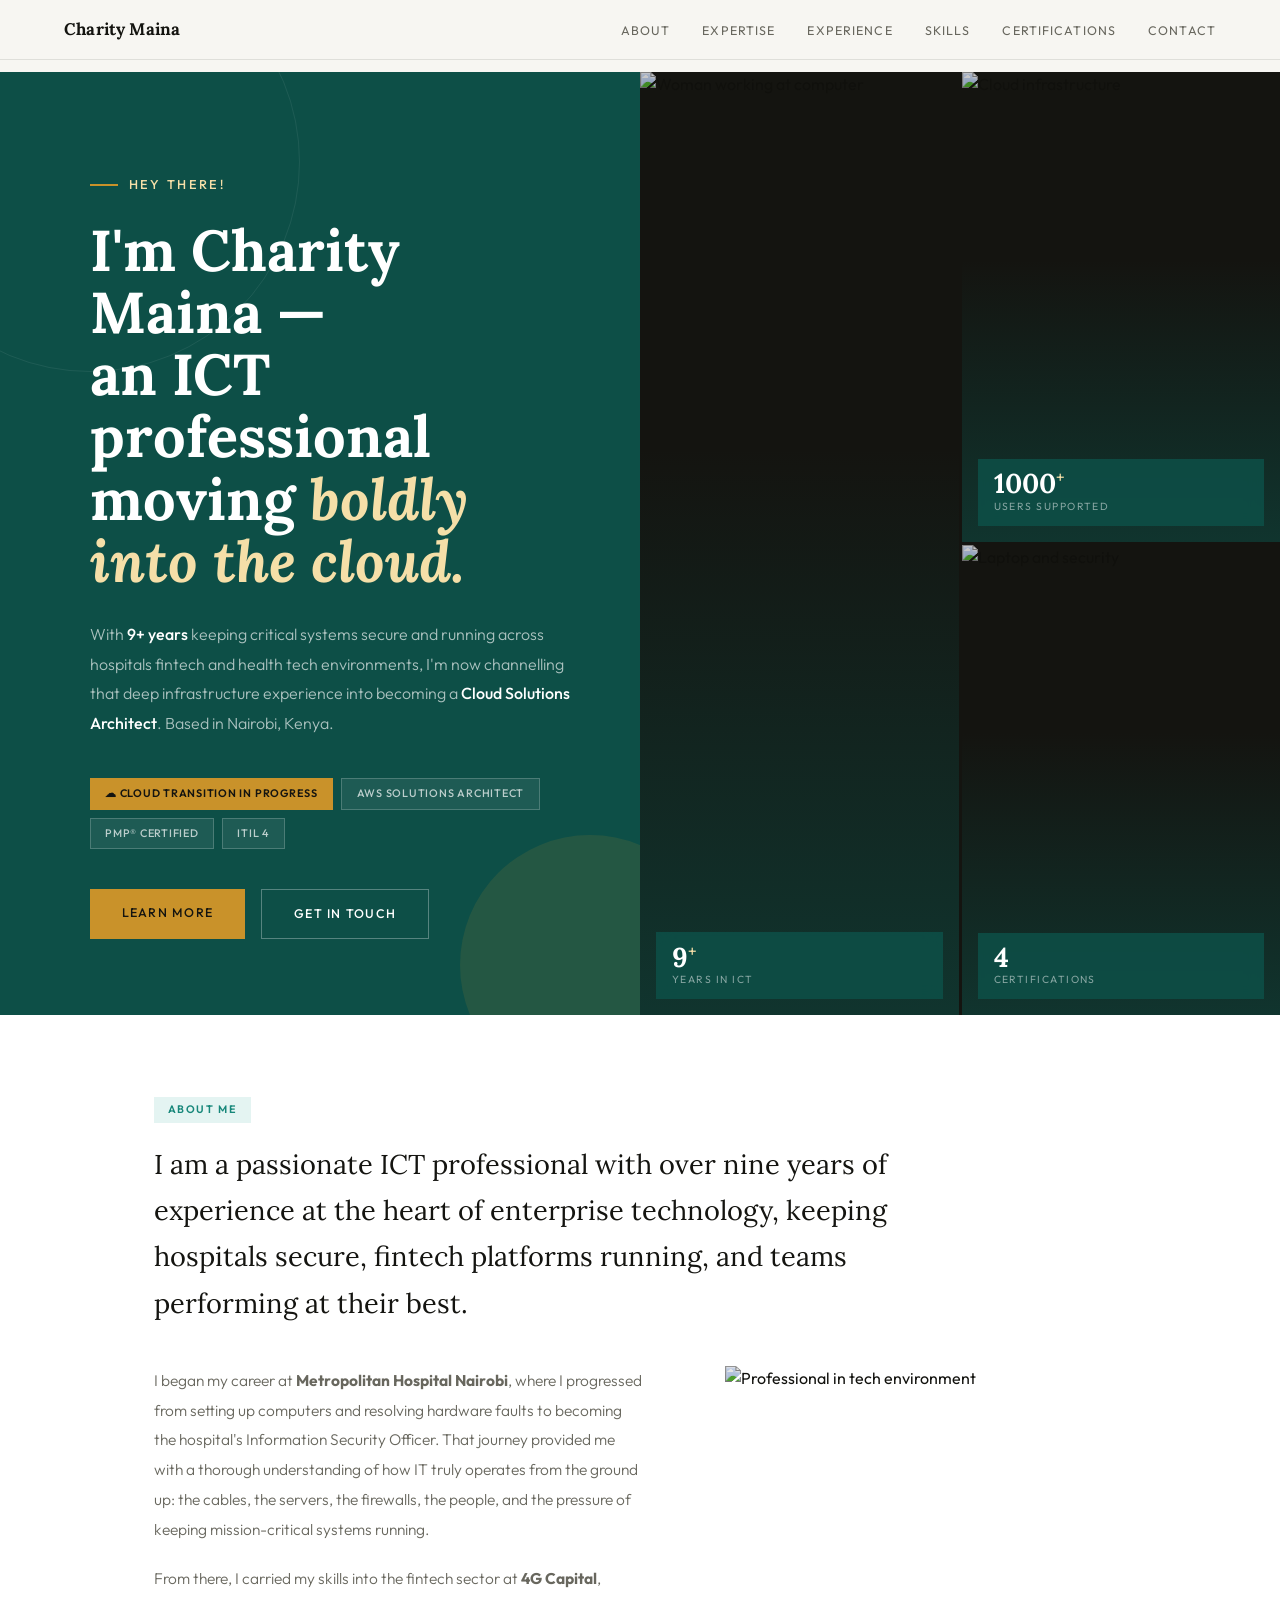
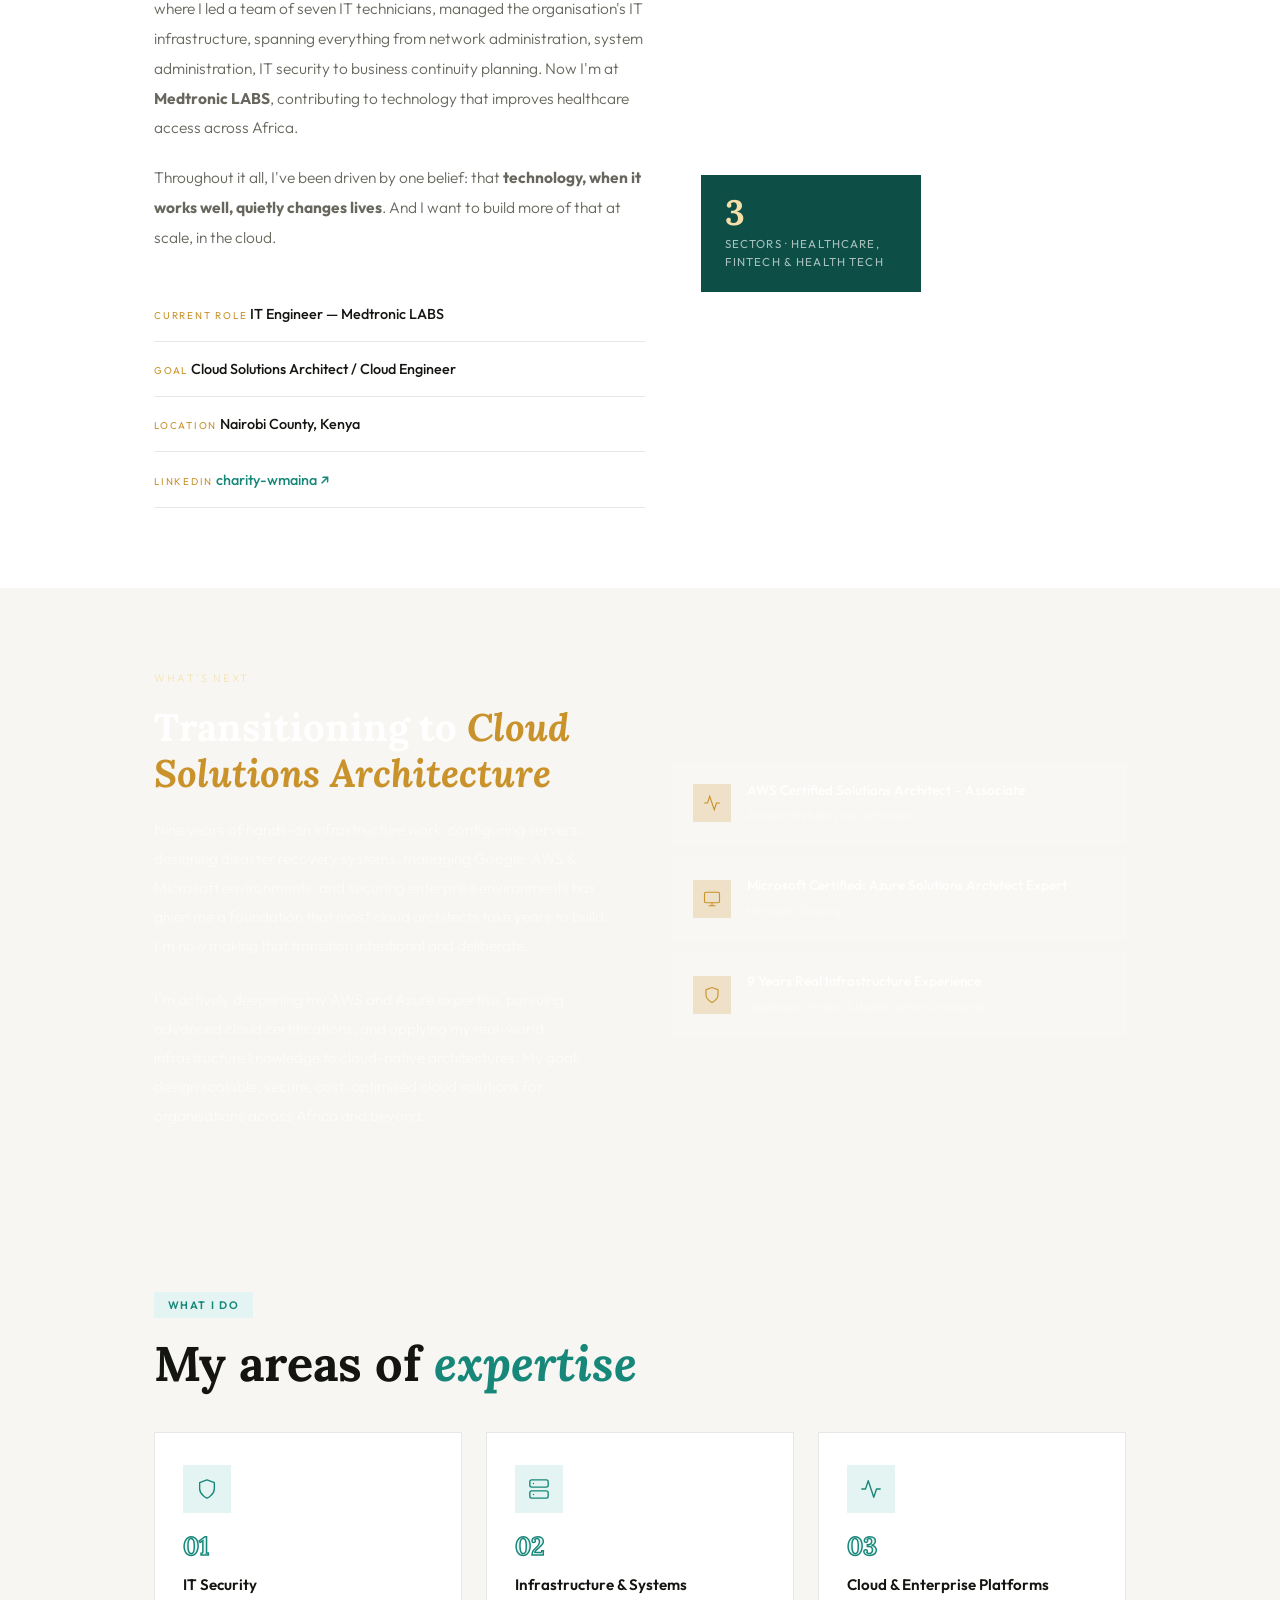
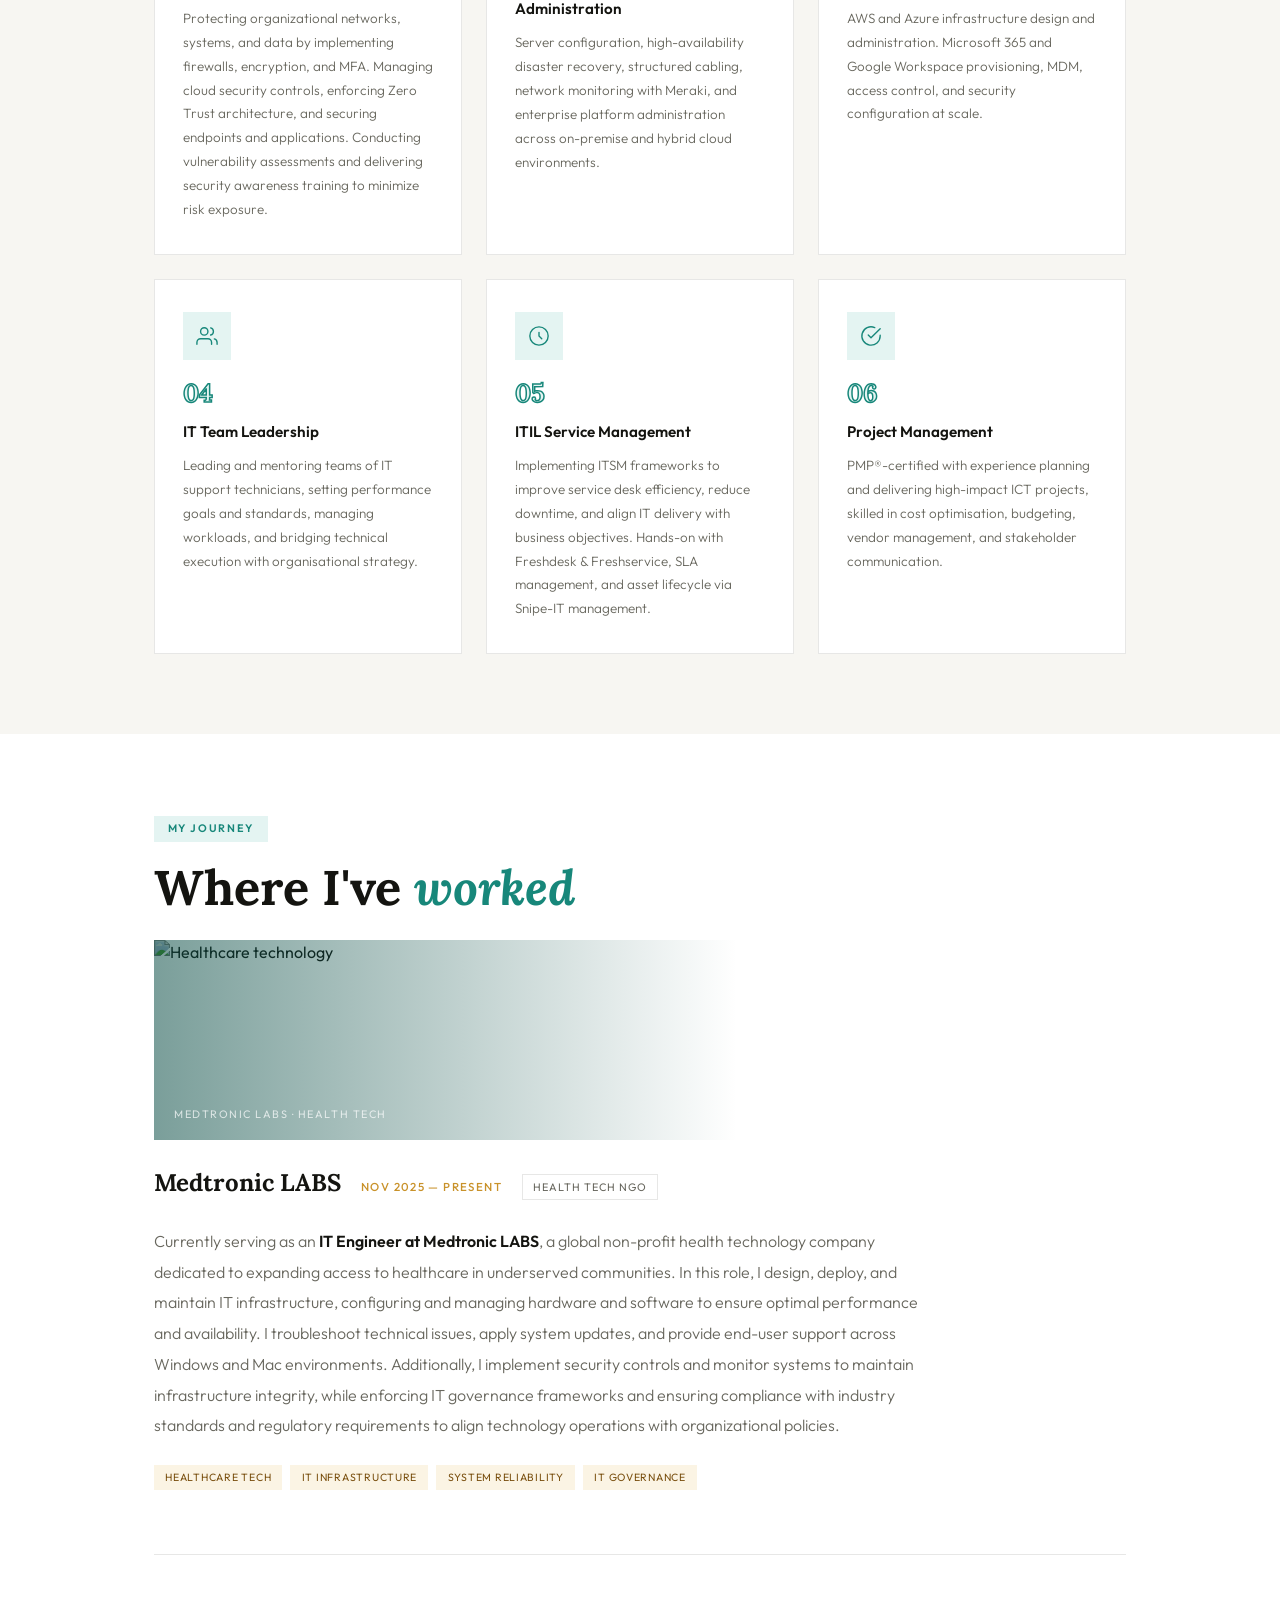
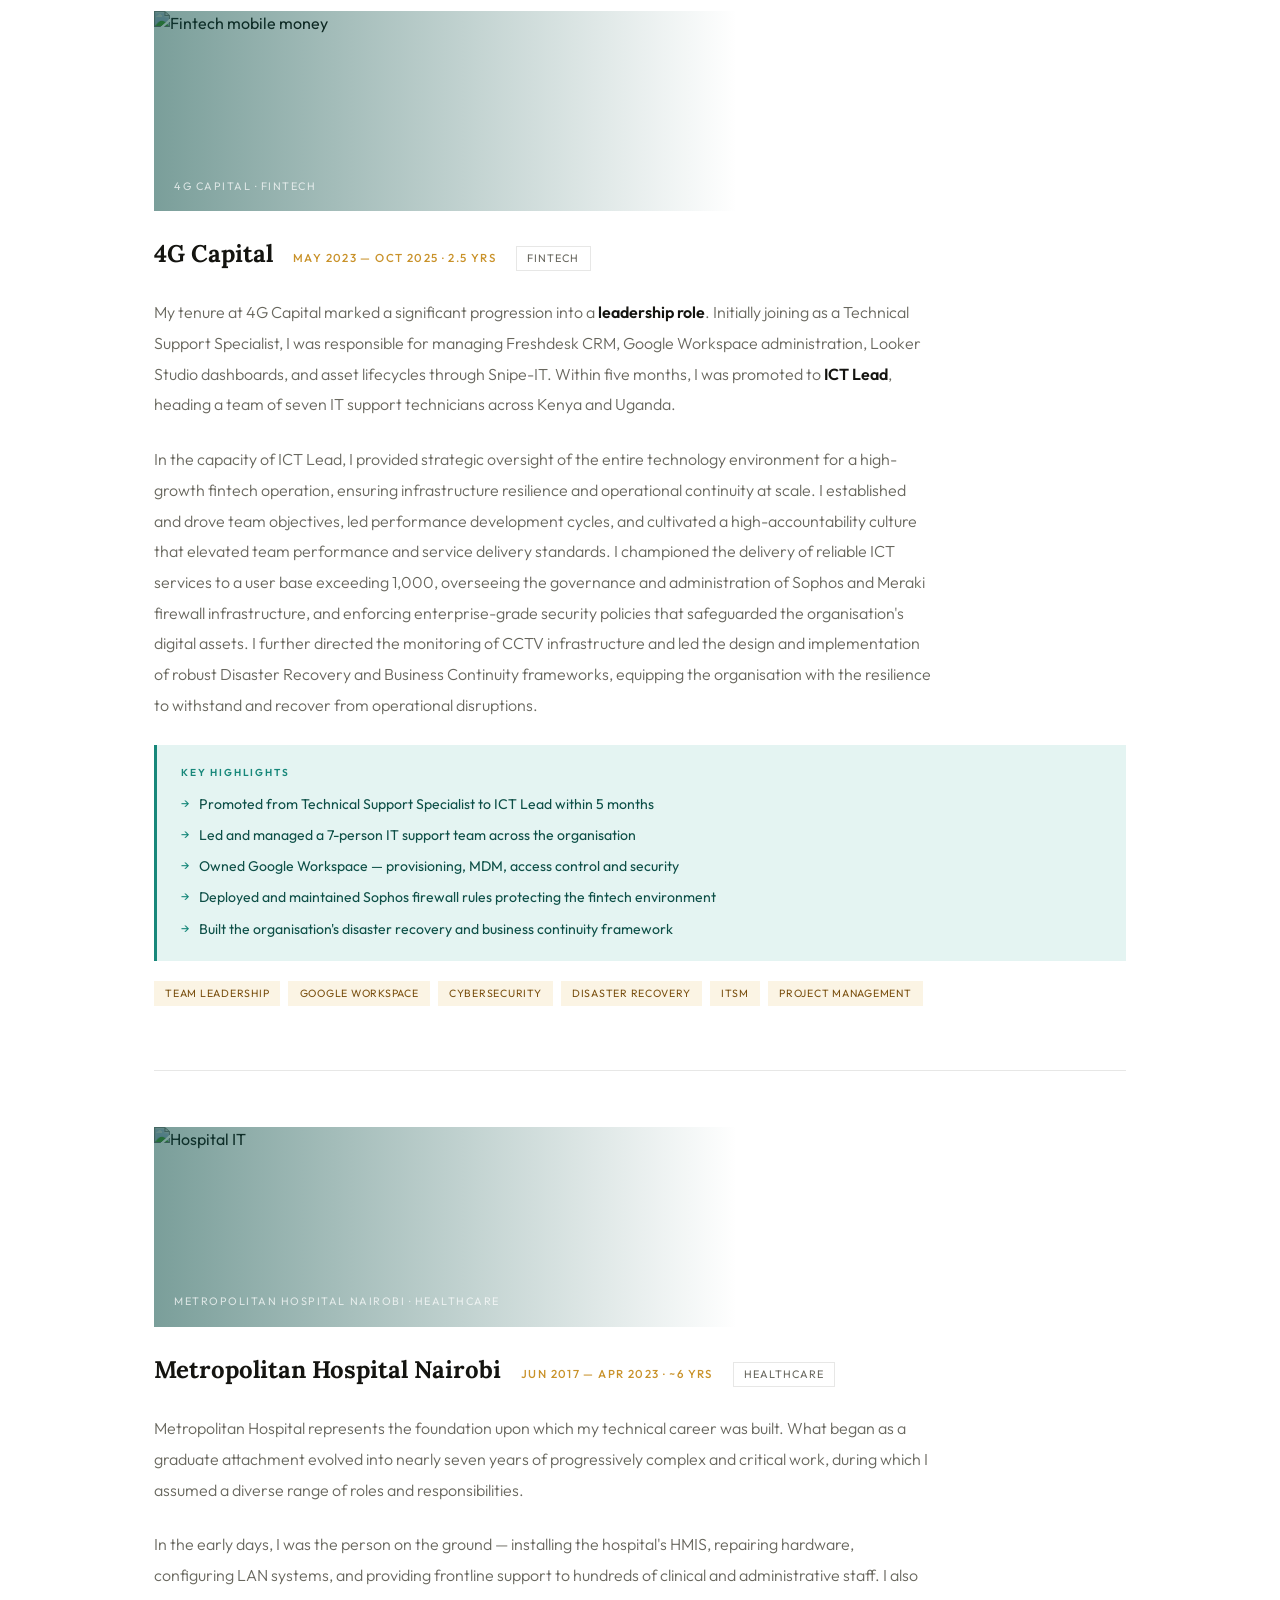
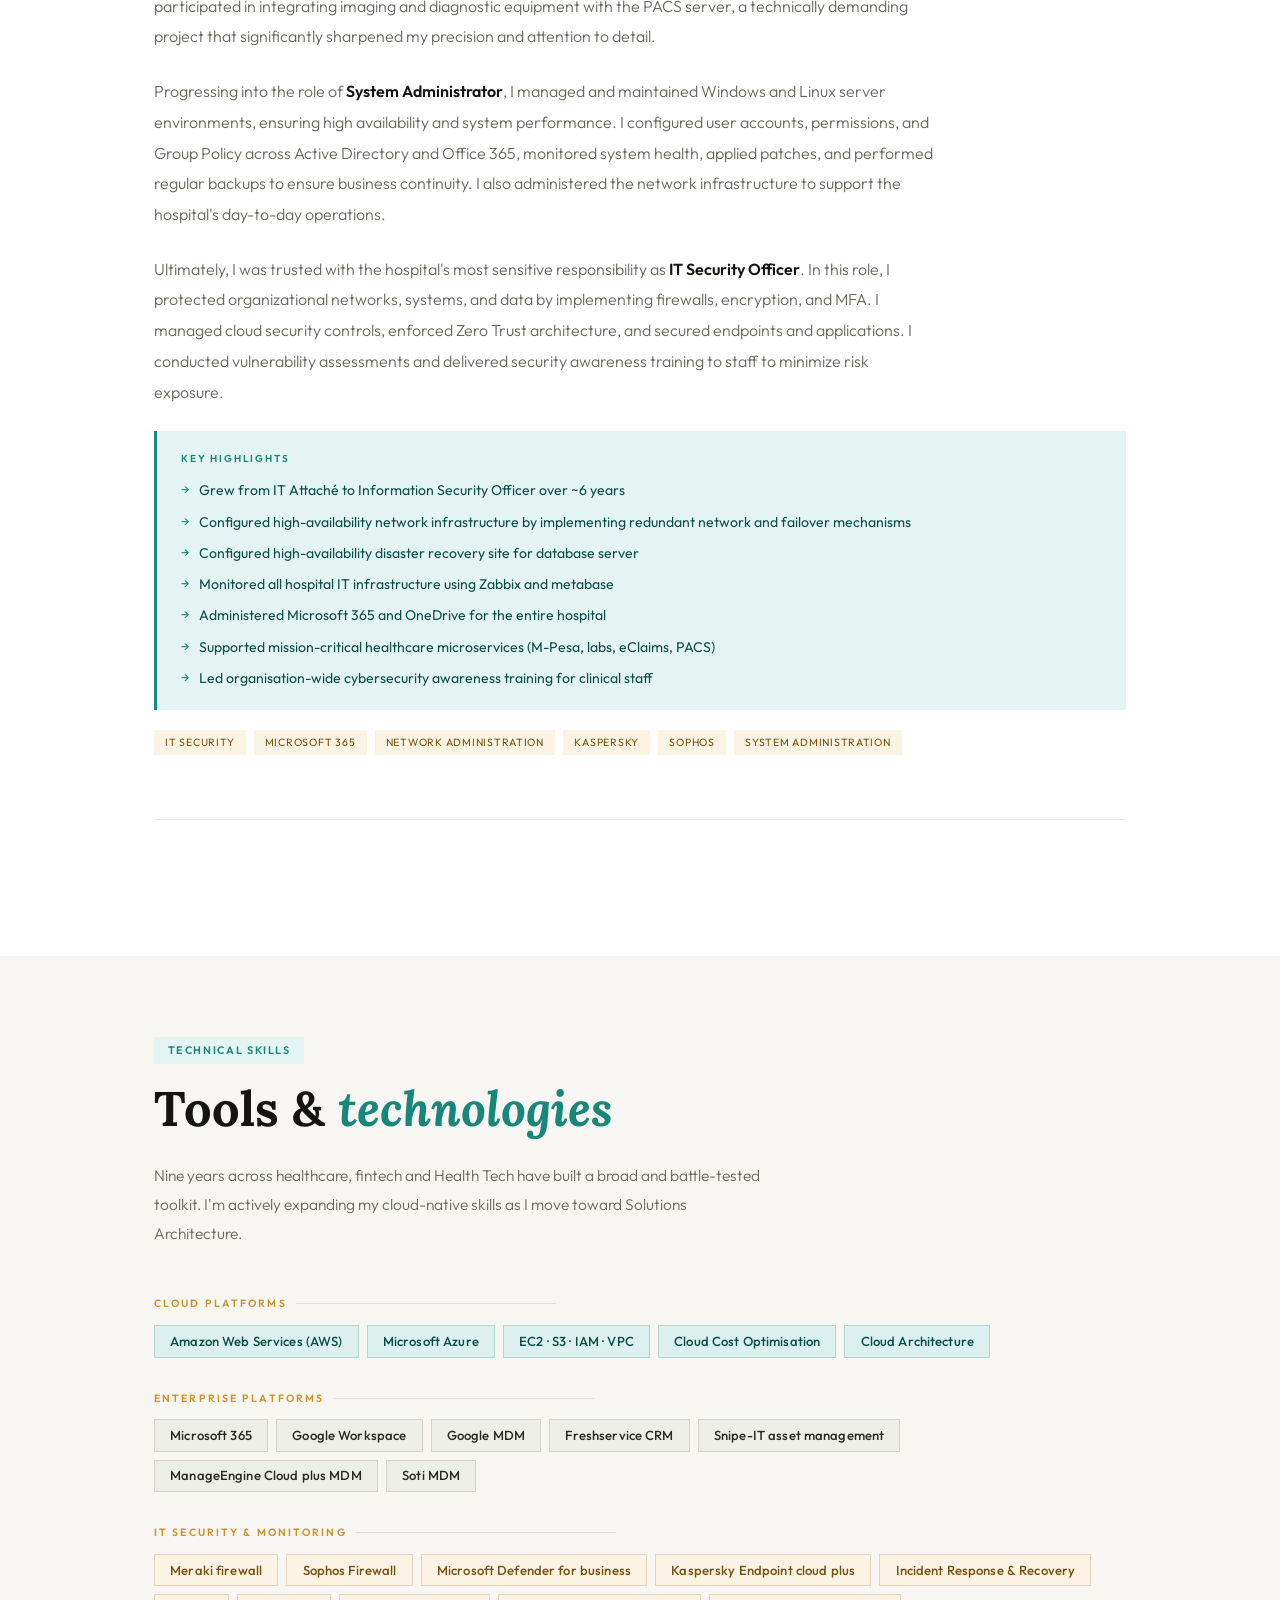
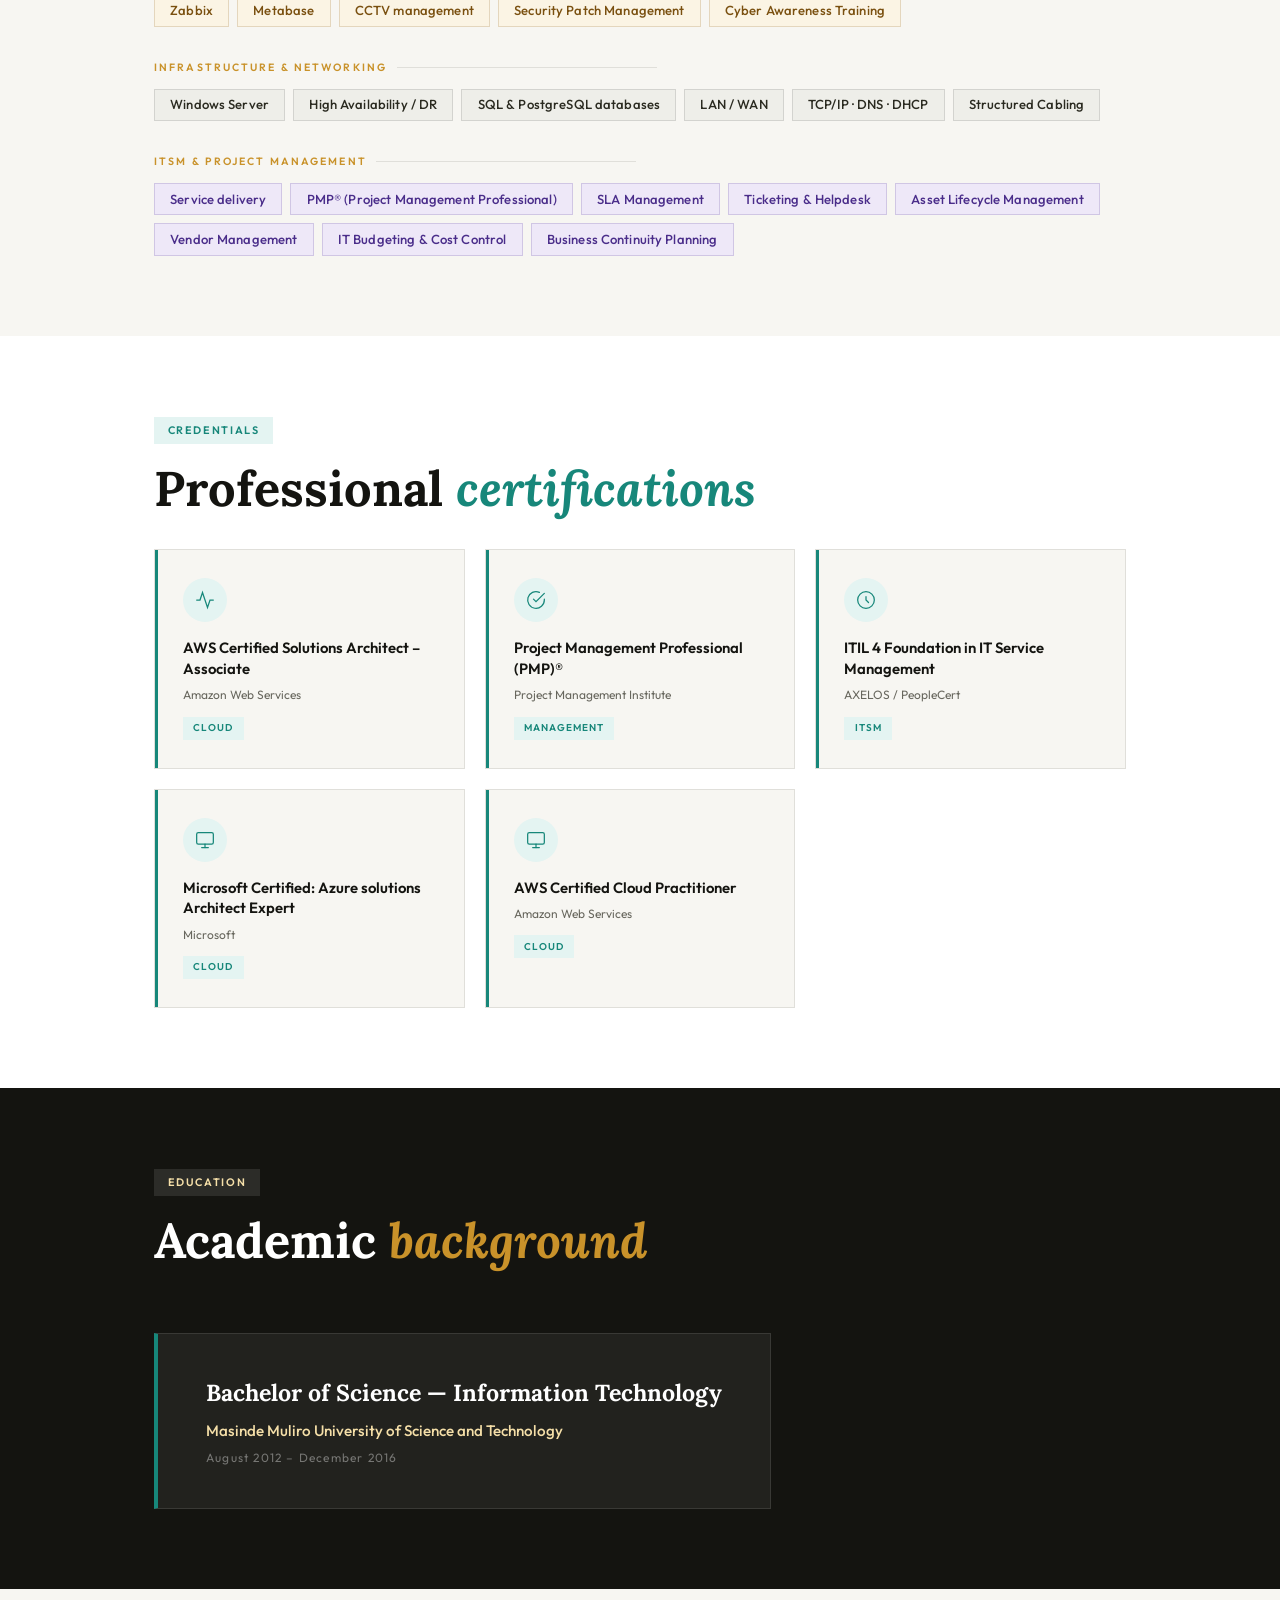
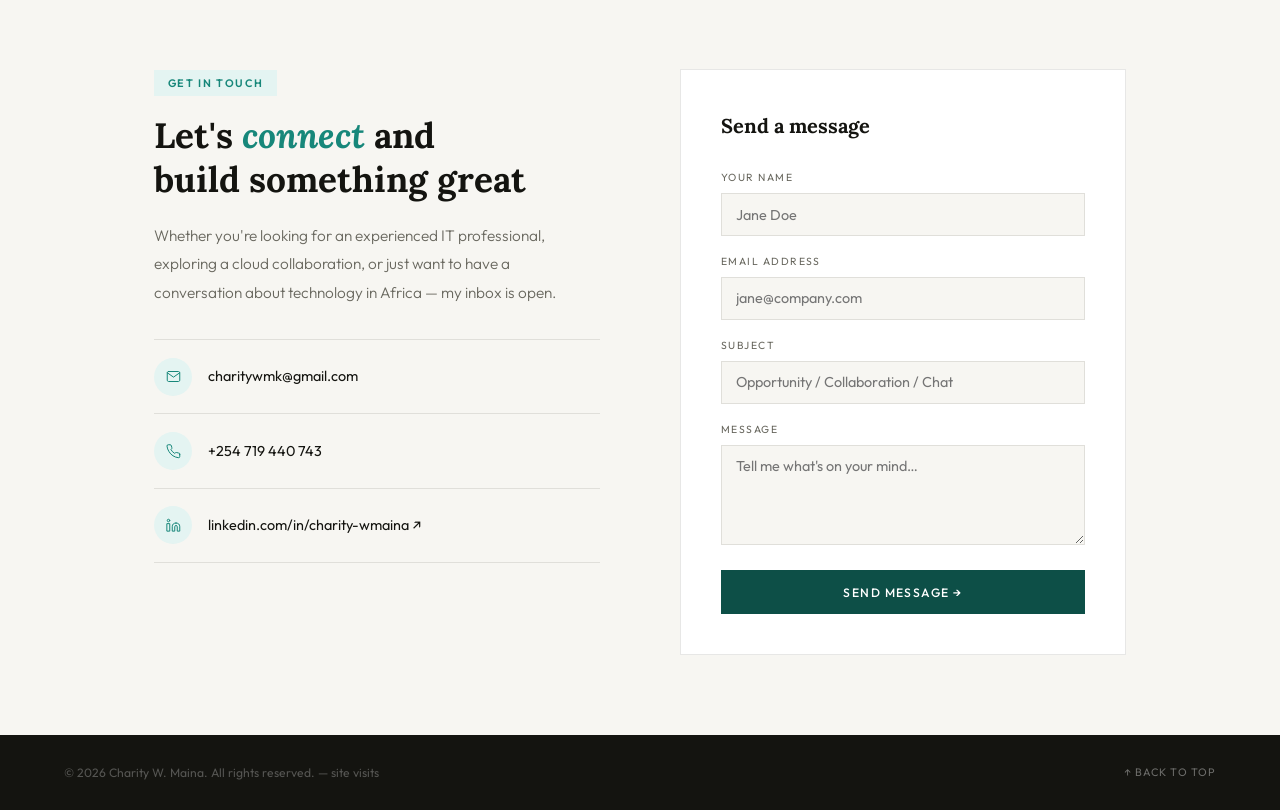
==== website/index.html @ 49e5ef3a "Case sensitivity issues" ====
<!DOCTYPE html>
<html lang="en">
<head>
<meta charset="UTF-8">
<meta name="viewport" content="width=device-width, initial-scale=1.0">
<title>Charity Maina — Cloud Solutions Architect & ICT Professional</title>
<link rel="preconnect" href="https://fonts.googleapis.com">
<link rel="preconnect" href="https://fonts.gstatic.com" crossorigin>
<link href="https://fonts.googleapis.com/css2?family=Lora:ital,wght@0,400;0,500;0,600;0,700;1,400;1,600&family=Outfit:wght@300;400;500;600&display=swap" rel="stylesheet">
<link rel="stylesheet" href="style.css">
</head>
<body>

<!-- ══════════════════════════════════════
     NAVIGATION
══════════════════════════════════════ -->
<nav>
  <a href="#hero" class="logo">Charity Maina</a>
  <ul class="nav-links">
    <li><a href="#about">About</a></li>
    <li><a href="#expertise">Expertise</a></li>
    <li><a href="#experience">Experience</a></li>
    <li><a href="#skills">Skills</a></li>
    <li><a href="#certifications">Certifications</a></li>
    <li><a href="#contact">Contact</a></li>
  </ul>
</nav>

<!-- ══════════════════════════════════════
     HERO
══════════════════════════════════════ -->
<section id="hero">
  <div class="hero-left">
    <p class="hero-hello">Hey there!</p>
    <h1 class="hero-headline">
      I'm Charity Maina —<br>an ICT professional<br>moving <em>boldly<br>into the cloud.</em>
    </h1>
    <p class="hero-sub">
      With <strong>9+ years</strong> keeping critical systems secure and running across hospitals
      fintech and health tech environments, I'm now channelling that deep infrastructure experience into becoming
      a <strong>Cloud Solutions Architect</strong>. Based in Nairobi, Kenya.
    </p>
    
    <div class="badge-row">
      <span class="badge featured">☁ Cloud Transition in Progress</span>
      <span class="badge">AWS Solutions Architect</span>
      <span class="badge">PMP® Certified</span>
      <span class="badge">ITIL 4</span>
    </div>
    <div class="hero-ctas">
      <a href="#about" class="btn btn-gold">Learn More</a>
      <a href="#contact" class="btn btn-ghost">Get in Touch</a>
    </div>
  </div>

  <div class="hero-right">
    <div class="hero-img tall">
      <img src="https://images.unsplash.com/photo-1573164713714-d95e436ab8d6?w=800&q=80"
           alt="Woman working at computer" loading="eager">
      <div class="hero-img-overlay"></div>
      <div class="hero-stat-chip">
        <span class="stat-big">9<sup>+</sup></span>
        <span class="stat-small">Years in ICT</span>
      </div>
    </div>
    <div class="hero-img">
      <img src="https://images.unsplash.com/photo-1607799279861-4dd421887fb3?w=600&q=80"
           alt="Cloud infrastructure" loading="eager">
      <div class="hero-img-overlay"></div>
      <div class="hero-stat-chip">
        <span class="stat-big">1000<sup>+</sup></span>
        <span class="stat-small">Users Supported</span>
      </div>
    </div>
    <div class="hero-img">
      <img src="https://images.unsplash.com/photo-1496181133206-80ce9b88a853?w=600&q=80"
           alt="Laptop and security" loading="eager">
      <div class="hero-img-overlay"></div>
      <div class="hero-stat-chip">
        <span class="stat-big">4</span>
        <span class="stat-small">Certifications</span>
      </div>
    </div>
  </div>
</section>

<!-- ══════════════════════════════════════
     ABOUT
══════════════════════════════════════ -->
<section id="about">
  <div class="about-inner">
    <span class="pill">About Me</span>
    <p class="about-lede">
      I am a passionate ICT professional with over nine years of experience at the heart of enterprise technology, 
      keeping hospitals secure, fintech platforms running, and teams performing at their best.
    </p>
    <div class="about-grid">
      <div class="about-body-text">
        <p>I began my career at <strong>Metropolitan Hospital Nairobi</strong>, 
          where I progressed from setting up computers and resolving hardware faults to becoming the hospital's Information Security Officer. 
          That journey provided me with a thorough understanding of how IT truly operates from the ground up: the cables, the servers, the firewalls, 
          the people, and the pressure of keeping mission-critical systems running.</p>

        <p>From there, I carried my skills into the fintech sector at <strong>4G Capital</strong>, where I led a team of seven IT technicians, 
          managed the organisation's IT infrastructure, spanning everything from network administration, system administration, IT security to business continuity planning. 
          Now I'm at <strong>Medtronic LABS</strong>,
        contributing to technology that improves healthcare access across Africa.</p>

        <p>Throughout it all, I've been driven by one belief: that <strong>technology, when it works well,
        quietly changes lives</strong>. And I want to build more of that at scale, in the cloud.</p>

        <div class="aside-facts">
          <div class="fact">
            <span class="fact-label">Current Role</span>
            <span class="fact-value">IT Engineer — Medtronic LABS</span> 
          </div>
          <div class="fact">
            <span class="fact-label">Goal</span>
            <span class="fact-value">Cloud Solutions Architect / Cloud Engineer</span>
          </div>
          <div class="fact">
            <span class="fact-label">Location</span>
            <span class="fact-value">Nairobi County, Kenya</span>
          </div>
                    <div class="fact">
            <span class="fact-label">LinkedIn</span>
            <span class="fact-value"><a href="https://www.linkedin.com/in/charity-wmaina" target="_blank">charity-wmaina ↗</a></span>
          </div>
        </div>
      </div>

      <div class="about-photo-card">
        <div class="about-photo-wrap">
          <img src="https://images.unsplash.com/photo-1580894894513-541e068a3e2b?w=800&q=80"
               alt="Professional in tech environment">
        </div>
        <div class="about-photo-badge">
          <div class="badge-num">3</div>
          <div class="badge-txt">Sectors · Healthcare, Fintech &amp; Health Tech</div>
        </div>
      </div>
    </div>
  </div>
</section>

<!-- ══════════════════════════════════════
     CLOUD TRANSITION BANNER
══════════════════════════════════════ -->
<div class="transition-banner">
  <div class="transition-bg-img"></div>
  <div class="transition-inner">
    <div class="transition-text">
      <p class="t-label">What's Next</p>
      <h2>Transitioning to <em>Cloud Solutions Architecture</em></h2>
      <p>Nine years of hands-on infrastructure work; configuring servers, designing disaster recovery
      systems, managing Google, AWS & Microsoft environments, and securing enterprise environments has given me a foundation
      that most cloud architects take years to build. I'm now making that transition intentional and deliberate.</p>
      <br>
      <p>I'm actively deepening my AWS and Azure expertise, pursuing advanced cloud certifications, and
      applying my real-world infrastructure knowledge to cloud-native architectures. My goal: design
      scalable, secure, cost-optimised cloud solutions for organisations across Africa and beyond.</p>
    </div>
    <div class="transition-certs">
      <div class="t-cert">
        <div class="t-cert-icon"><svg viewBox="0 0 24 24"><polyline points="22 12 18 12 15 21 9 3 6 12 2 12"/></svg></div>
        <div class="t-cert-text">
          <strong>AWS Certified Solutions Architect – Associate</strong>
          <span>Amazon Web Services · Achieved</span>
        </div>
      </div>
      <div class="t-cert">
        <div class="t-cert-icon"><svg viewBox="0 0 24 24"><rect x="2" y="3" width="20" height="14" rx="2"/><line x1="8" y1="21" x2="16" y2="21"/><line x1="12" y1="17" x2="12" y2="21"/></svg></div>
        <div class="t-cert-text">
          <strong>Microsoft Certified: Azure Solutions Architect Expert</strong>
          <span>Microsoft · Ongoing</span>
        </div>
      </div>
      <div class="t-cert">
        <div class="t-cert-icon"><svg viewBox="0 0 24 24"><path d="M12 22s8-4 8-10V5l-8-3-8 3v7c0 6 8 10 8 10z"/></svg></div>
        <div class="t-cert-text">
          <strong>9 Years Real Infrastructure Experience</strong>
          <span>Healthcare, Fintech &amp; Health Tech environments</span>
        </div>
      </div>
        </div>
  </div>
</div>

<!-- ══════════════════════════════════════
     EXPERTISE
══════════════════════════════════════ -->
<section id="expertise">
  <div class="section-wrap">
    <span class="pill">What I Do</span>
    <h2 class="big-heading">My areas of <em>expertise</em></h2>
    <div class="expertise-grid">
      <div class="exp-card reveal">
        <div class="exp-icon-wrap"><svg viewBox="0 0 24 24"><path d="M12 22s8-4 8-10V5l-8-3-8 3v7c0 6 8 10 8 10z"/></svg></div>
        <div class="exp-num">01</div>
        <h3>IT Security</h3>
        <p>Protecting organizational networks, systems, and data by implementing firewalls, encryption, and MFA. Managing cloud security controls, enforcing Zero Trust architecture, and securing endpoints and applications. Conducting vulnerability assessments and delivering security awareness training to minimize risk exposure.</p>
      </div>
      <div class="exp-card reveal">
        <div class="exp-icon-wrap"><svg viewBox="0 0 24 24"><rect x="2" y="2" width="20" height="8" rx="2"/><rect x="2" y="14" width="20" height="8" rx="2"/><line x1="6" y1="6" x2="6.01" y2="6"/><line x1="6" y1="18" x2="6.01" y2="18"/></svg></div>
        <div class="exp-num">02</div>
        <h3>Infrastructure & Systems Administration</h3>
        <p>Server configuration, high-availability disaster recovery, structured cabling, network monitoring with Meraki, and enterprise platform administration across on-premise and hybrid cloud environments.</p>
      </div>
      <div class="exp-card reveal">
        <div class="exp-icon-wrap"><svg viewBox="0 0 24 24"><polyline points="22 12 18 12 15 21 9 3 6 12 2 12"/></svg></div>
        <div class="exp-num">03</div>
        <h3>Cloud & Enterprise Platforms</h3>
        <p>AWS and Azure infrastructure design and administration. Microsoft 365 and Google Workspace provisioning, MDM, access control, and security configuration at scale.</p>
      </div>
      <div class="exp-card reveal">
        <div class="exp-icon-wrap"><svg viewBox="0 0 24 24"><path d="M17 21v-2a4 4 0 0 0-4-4H5a4 4 0 0 0-4 4v2"/><circle cx="9" cy="7" r="4"/><path d="M23 21v-2a4 4 0 0 0-3-3.87"/><path d="M16 3.13a4 4 0 0 1 0 7.75"/></svg></div>
        <div class="exp-num">04</div>
        <h3>IT Team Leadership</h3>
        <p>Leading and mentoring teams of IT support technicians, setting performance goals and standards, managing workloads, and bridging technical execution with organisational strategy.</p>
      </div>
      <div class="exp-card reveal">
        <div class="exp-icon-wrap"><svg viewBox="0 0 24 24"><circle cx="12" cy="12" r="10"/><path d="M12 8v4l3 3"/></svg></div>
        <div class="exp-num">05</div>
        <h3>ITIL Service Management</h3>
        <p>Implementing ITSM frameworks to improve service desk efficiency, reduce downtime, and align IT delivery with business objectives. Hands-on with Freshdesk & Freshservice, SLA management, and asset lifecycle via Snipe-IT management.</p>
      </div>
      <div class="exp-card reveal">
        <div class="exp-icon-wrap"><svg viewBox="0 0 24 24"><path d="M22 11.08V12a10 10 0 1 1-5.93-9.14"/><polyline points="22 4 12 14.01 9 11.01"/></svg></div>
        <div class="exp-num">06</div>
        <h3>Project Management</h3>
        <p>PMP®-certified with experience planning and delivering high-impact ICT projects, skilled in cost optimisation, budgeting, vendor management, and stakeholder communication.</p>
      </div>
    </div>
  </div>
</section>

<!-- ══════════════════════════════════════
     EXPERIENCE
══════════════════════════════════════ -->
<section id="experience">
  <div class="section-wrap">
    <span class="pill">My Journey</span>
    <h2 class="big-heading">Where I've <em>worked</em></h2>

    <!-- Medtronic -->
    <div class="company-block reveal">
      <div class="company-img-strip">
        <img src="https://images.unsplash.com/photo-1579684385127-1ef15d508118?w=1200&q=80" alt="Healthcare technology">
        <div class="company-img-strip-overlay"></div>
        <span class="company-img-label">Medtronic LABS · Health Tech</span>
      </div>
      <div class="company-header">
        <span class="company-name">Medtronic LABS</span>
        <span class="company-period">Nov 2025 — Present</span>
        <span class="company-sector">Health Tech NGO</span>
      </div>
      <div class="exp-narrative">
        <p>Currently serving as an <strong>IT Engineer at Medtronic LABS</strong>, a global non-profit health technology company dedicated to expanding access to healthcare in underserved communities. 
      In this role, I design, deploy, and maintain IT infrastructure, configuring and managing hardware and software to ensure optimal performance and availability. I troubleshoot technical issues, apply system updates, and provide end-user support across Windows and Mac environments. Additionally, I implement security controls and monitor systems to maintain infrastructure integrity, while enforcing IT governance frameworks and ensuring compliance with industry standards and regulatory requirements to align technology operations with organizational policies.</p>
      </div>
      <div class="tag-row">
        <span class="tag">Healthcare Tech</span><span class="tag">IT Infrastructure</span><span class="tag">System Reliability</span><span class="tag">IT Governance</span>
      </div>
    </div>

    <hr class="divider">

    <!-- 4G Capital -->
    <div class="company-block reveal">
      <div class="company-img-strip">
        <img src="https://images.unsplash.com/photo-1556742049-0cfed4f6a45d?w=1200&q=80" alt="Fintech mobile money">
        <div class="company-img-strip-overlay"></div>
        <span class="company-img-label">4G Capital · Fintech</span>
      </div>
      <div class="company-header">
        <span class="company-name">4G Capital</span>
        <span class="company-period">May 2023 — Oct 2025 · 2.5 yrs</span>
        <span class="company-sector">Fintech</span>
      </div>
      <div class="exp-narrative">
        <p>My tenure at 4G Capital marked a significant progression into a <strong>leadership role</strong>. Initially joining as a Technical Support Specialist, I was responsible for managing Freshdesk CRM, Google Workspace administration, Looker Studio dashboards, and asset lifecycles through Snipe-IT. Within five months, I was promoted to  <strong>ICT Lead</strong>, heading a team of seven IT support technicians across Kenya and Uganda.</p>
        <p>In the capacity of ICT Lead, I provided strategic oversight of the entire technology environment for a high-growth fintech operation, ensuring infrastructure resilience and operational continuity at scale. I established and drove team objectives, led performance development cycles, and cultivated a high-accountability culture that elevated team performance and service delivery standards. I championed the delivery of reliable ICT services to a user base exceeding 1,000, overseeing the governance and administration of Sophos and Meraki firewall infrastructure, and enforcing enterprise-grade security policies that safeguarded the organisation's digital assets. I further directed the monitoring of CCTV infrastructure and led the design and implementation of robust Disaster Recovery and Business Continuity frameworks, equipping the organisation with the resilience to withstand and recover from operational disruptions.</p>
      </div>
      <div class="highlights">
        <div class="highlights-label">Key Highlights</div>
        <ul>
          <li>Promoted from Technical Support Specialist to ICT Lead within 5 months</li>
          <li>Led and managed a 7-person IT support team across the organisation</li>
          <li>Owned Google Workspace — provisioning, MDM, access control and security</li>
          <li>Deployed and maintained Sophos firewall rules protecting the fintech environment</li>
          <li>Built the organisation's disaster recovery and business continuity framework</li>
        </ul>
      </div>
      <div class="tag-row">
        <span class="tag">Team Leadership</span><span class="tag">Google Workspace</span><span class="tag">Cybersecurity</span><span class="tag">Disaster Recovery</span><span class="tag">ITSM</span><span class="tag">Project Management</span>
      </div>
    </div>

    <hr class="divider">

    <!-- Metropolitan Hospital -->
    <div class="company-block reveal">
      <div class="company-img-strip">
        <img src="https://images.unsplash.com/photo-1516549655169-df83a0774514?w=1200&q=80" alt="Hospital IT">
        <div class="company-img-strip-overlay"></div>
        <span class="company-img-label">Metropolitan Hospital Nairobi · Healthcare</span>
      </div>
      <div class="company-header">
        <span class="company-name">Metropolitan Hospital Nairobi</span>
        <span class="company-period">Jun 2017 — Apr 2023 · ~6 yrs</span>
        <span class="company-sector">Healthcare</span>
      </div>
      <div class="exp-narrative">
        <p>Metropolitan Hospital represents the foundation upon which my technical career was built. What began as a graduate attachment evolved into nearly seven years of progressively complex and critical work, during which I assumed a diverse range of roles and responsibilities.</p>
        <p>In the early days, I was the person on the ground — installing the hospital's HMIS, repairing hardware, configuring LAN systems, and providing frontline support to hundreds of clinical and administrative staff. I also participated in integrating imaging and diagnostic equipment with the PACS server, a technically demanding project that significantly sharpened my precision and attention to detail.</p>
        <p>Progressing into the role of <strong>System Administrator</strong>, I managed and maintained Windows and Linux server environments, ensuring high availability and system performance. I configured user accounts, permissions, and Group Policy across Active Directory and Office 365, monitored system health, applied patches, and performed regular backups to ensure business continuity. I also administered the network infrastructure to support the hospital's day-to-day operations. </p>
        
        <p>Ultimately, I was trusted with the hospital's most sensitive responsibility as <strong>IT Security Officer</strong>. In this role, I protected organizational networks, systems, and data by implementing firewalls, encryption, and MFA. I managed cloud security controls, enforced Zero Trust architecture, and secured endpoints and applications. I conducted vulnerability assessments and delivered security awareness training to staff to minimize risk exposure.</p>
      </div> 
      <div class="highlights">
        <div class="highlights-label">Key Highlights</div>
        <ul>
          <li>Grew from IT Attaché to Information Security Officer over ~6 years</li>
          <li>Configured high-availability network infrastructure by implementing redundant network and failover mechanisms</li>
          <li>Configured high-availability disaster recovery site for database server</li>
          <li>Monitored all hospital IT infrastructure using Zabbix and metabase</li>
          <li>Administered Microsoft 365 and OneDrive for the entire hospital</li>
          <li>Supported mission-critical healthcare microservices (M-Pesa, labs, eClaims, PACS)</li>
          <li>Led organisation-wide cybersecurity awareness training for clinical staff</li>
        </ul>
      </div>
      <div class="tag-row">
        <span class="tag">IT Security</span><span class="tag">Microsoft 365</span><span class="tag">Network Administration</span><span class="tag">Kaspersky</span><span class="tag">Sophos</span><span class="tag">System Administration</span>
      </div>
    </div>

    <hr class="divider">

    <!-- Daproim -->
    <!-- <div class="company-block reveal">
      <div class="company-header">
        <span class="company-name">Daproim Africa</span>
        <span class="company-period">Feb 2017 — Jun 2017 · 5 months</span>
        <span class="company-sector">Data Services</span>
      </div>
      
      <div class="tag-row">
        <span class="tag">Data Management</span><span class="tag">Microsoft Office</span><span class="tag">Confidentiality</span>
      </div>
    </div>
  -->

  </div>
</section>

<!-- ══════════════════════════════════════
     SKILLS
══════════════════════════════════════ -->
<section id="skills">
  <div class="section-wrap">
    <span class="pill">Technical Skills</span>
    <h2 class="big-heading">Tools & <em>technologies</em></h2>
    <p class="skills-intro">Nine years across healthcare, fintech and Health Tech have built a broad and battle-tested toolkit. I'm actively expanding my cloud-native skills as I move toward Solutions Architecture.</p>
    <div class="skill-categories">
      <div class="skill-category reveal">
        <div class="skill-cat-label">Cloud Platforms</div>
        <div class="chip-row">
          <span class="chip cloud">Amazon Web Services (AWS)</span>
          <span class="chip cloud">Microsoft Azure</span>
          <span class="chip cloud">EC2 · S3 · IAM · VPC</span>
          <span class="chip cloud">Cloud Cost Optimisation</span>
          <span class="chip cloud">Cloud Architecture</span>
        </div>
      </div>
      <div class="skill-category reveal">
        <div class="skill-cat-label">Enterprise Platforms</div>
        <div class="chip-row">
          <span class="chip">Microsoft 365</span>
          <span class="chip">Google Workspace</span>
          <span class="chip">Google MDM</span>
          <span class="chip">Freshservice CRM</span>
          <span class="chip">Snipe-IT asset management</span>
          <span class="chip">ManageEngine Cloud plus MDM</span>
          <span class="chip">Soti MDM</span>
        </div>
      </div>
      <div class="skill-category reveal">
        <div class="skill-cat-label">IT Security & Monitoring</div>
        <div class="chip-row">
          <span class="chip security">Meraki firewall</span>
          <span class="chip security">Sophos Firewall</span>
          <span class="chip security">Microsoft Defender for business</span>
          <span class="chip security">Kaspersky Endpoint cloud plus</span>
          <span class="chip security">Incident Response & Recovery</span>
          <span class="chip security">Zabbix</span>
          <span class="chip security">Metabase</span>
          <span class="chip security">CCTV management</span>
          <span class="chip security">Security Patch Management</span>
          <span class="chip security">Cyber Awareness Training</span>
        </div>
      </div>
      <div class="skill-category reveal">
        <div class="skill-cat-label">Infrastructure & Networking</div>
        <div class="chip-row">
          <span class="chip">Windows Server</span>
          <span class="chip">High Availability / DR</span>
          <span class="chip">SQL & PostgreSQL databases</span>
          <span class="chip">LAN / WAN</span>
          <span class="chip">TCP/IP · DNS · DHCP</span>
          <span class="chip">Structured Cabling</span>
          </div>
      </div>
      <div class="skill-category reveal">
        <div class="skill-cat-label">ITSM & Project Management</div>
        <div class="chip-row">
          <span class="chip mgmt">Service delivery</span>
          <span class="chip mgmt">PMP® (Project Management Professional)</span>
          <span class="chip mgmt">SLA Management</span>
          <span class="chip mgmt">Ticketing & Helpdesk</span>
          <span class="chip mgmt">Asset Lifecycle Management</span>
          <span class="chip mgmt">Vendor Management</span>
          <span class="chip mgmt">IT Budgeting & Cost Control</span>
          <span class="chip mgmt">Business Continuity Planning</span>
        </div>
      </div>
    </div>
  </div>
</section>

<!-- ══════════════════════════════════════
     CERTIFICATIONS
══════════════════════════════════════ -->
<section id="certifications">
  <div class="section-wrap">
    <span class="pill">Credentials</span>
    <h2 class="big-heading">Professional <em>certifications</em></h2>
    <div class="certs-grid">
      <div class="cert-card reveal">
        <div class="cert-icon-circle"><svg viewBox="0 0 24 24"><polyline points="22 12 18 12 15 21 9 3 6 12 2 12"/></svg></div>
        <div class="cert-name">AWS Certified Solutions Architect – Associate</div>
        <div class="cert-issuer">Amazon Web Services</div>
        <span class="cert-badge-label">Cloud</span>
      </div>
      <div class="cert-card reveal">
        <div class="cert-icon-circle"><svg viewBox="0 0 24 24"><path d="M22 11.08V12a10 10 0 1 1-5.93-9.14"/><polyline points="22 4 12 14.01 9 11.01"/></svg></div>
        <div class="cert-name">Project Management Professional (PMP)®</div>
        <div class="cert-issuer">Project Management Institute</div>
        <span class="cert-badge-label">Management</span>
      </div>
      <div class="cert-card reveal">
        <div class="cert-icon-circle"><svg viewBox="0 0 24 24"><circle cx="12" cy="12" r="10"/><path d="M12 8v4l3 3"/></svg></div>
        <div class="cert-name">ITIL 4 Foundation in IT Service Management</div>
        <div class="cert-issuer">AXELOS / PeopleCert</div>
        <span class="cert-badge-label">ITSM</span>
      </div>
      <div class="cert-card reveal">
        <div class="cert-icon-circle"><svg viewBox="0 0 24 24"><rect x="2" y="3" width="20" height="14" rx="2"/><line x1="8" y1="21" x2="16" y2="21"/><line x1="12" y1="17" x2="12" y2="21"/></svg></div>
        <div class="cert-name">Microsoft Certified: Azure solutions Architect Expert</div>
        <div class="cert-issuer">Microsoft</div>
        <span class="cert-badge-label">Cloud</span>
      </div>

       <div class="cert-card reveal">
        <div class="cert-icon-circle"><svg viewBox="0 0 24 24"><rect x="2" y="3" width="20" height="14" rx="2"/><line x1="8" y1="21" x2="16" y2="21"/><line x1="12" y1="17" x2="12" y2="21"/></svg></div>
        <div class="cert-name">AWS Certified Cloud Practitioner</div>
        <div class="cert-issuer">Amazon Web Services</div>
        <span class="cert-badge-label">Cloud</span>
      </div>
        </div>
  </div>
</section>

<!-- ══════════════════════════════════════
     EDUCATION
══════════════════════════════════════ -->
<section id="education">
  <div class="edu-bg-img"></div>
  <div class="edu-inner">
    <span class="pill">Education</span>
    <h2 class="big-heading">Academic <em>background</em></h2>
    <div class="edu-card reveal">
      <div class="edu-degree">Bachelor of Science — Information Technology</div>
      <div class="edu-school">Masinde Muliro University of Science and Technology</div>
      <div class="edu-years">August 2012 – December 2016</div>
    </div>
  </div>
</section>

<!-- ══════════════════════════════════════
     CONTACT
══════════════════════════════════════ -->
<section id="contact">
  <div class="contact-inner">
    <div class="reveal">
      <span class="pill">Get in Touch</span>
      <h2 class="contact-lede">Let's <em>connect</em> and<br>build something great</h2>
      <p class="contact-p">Whether you're looking for an experienced IT professional, exploring a cloud collaboration, or just want to have a conversation about technology in Africa — my inbox is open.</p>
      <div class="contact-list">
        <a href="mailto:wamugurumaina@gmail.com" class="c-link">
          <div class="c-icon"><svg viewBox="0 0 24 24"><path d="M4 4h16c1.1 0 2 .9 2 2v12c0 1.1-.9 2-2 2H4c-1.1 0-2-.9-2-2V6c0-1.1.9-2 2-2z"/><polyline points="22,6 12,13 2,6"/></svg></div>
          charitywmk@gmail.com
        </a>
        <a href="tel:+254719440743" class="c-link">
          <div class="c-icon"><svg viewBox="0 0 24 24"><path d="M22 16.92v3a2 2 0 0 1-2.18 2 19.79 19.79 0 0 1-8.63-3.07A19.5 19.5 0 0 1 4.69 12 19.79 19.79 0 0 1 1.61 3.4 2 2 0 0 1 3.6 1.22h3a2 2 0 0 1 2 1.72c.127.96.361 1.903.7 2.81a2 2 0 0 1-.45 2.11L7.91 8.96a16 16 0 0 0 6.13 6.13l.96-.96a2 2 0 0 1 2.11-.45c.907.339 1.85.573 2.81.7A2 2 0 0 1 22 16.92z"/></svg></div>
          +254 719 440 743
        </a>
        <a href="https://www.linkedin.com/in/charity-wmaina" target="_blank" class="c-link">
          <div class="c-icon"><svg viewBox="0 0 24 24"><path d="M16 8a6 6 0 0 1 6 6v7h-4v-7a2 2 0 0 0-2-2 2 2 0 0 0-2 2v7h-4v-7a6 6 0 0 1 6-6z"/><rect x="2" y="9" width="4" height="12"/><circle cx="4" cy="4" r="2"/></svg></div>
          linkedin.com/in/charity-wmaina ↗
        </a>
      </div>
    </div>
    <form class="contact-form-wrap reveal" id="contactForm">
      <h3>Send a message</h3>
      <div class="form-group">
        <label class="form-label" for="cf-name">Your Name</label>
        <input type="text" id="cf-name" name="name" class="form-input" placeholder="Jane Doe" required>
      </div>
      <div class="form-group">
        <label class="form-label" for="cf-email">Email Address</label>
        <input type="email" id="cf-email" name="email" class="form-input" placeholder="jane@company.com" required>
      </div>
      <div class="form-group">
        <label class="form-label" for="cf-subject">Subject</label>
        <input type="text" id="cf-subject" name="subject" class="form-input" placeholder="Opportunity / Collaboration / Chat">
      </div>
      <div class="form-group">
        <label class="form-label" for="cf-message">Message</label>
        <textarea class="form-input" id="cf-message" name="message" placeholder="Tell me what's on your mind…" required></textarea>
      </div>
      <button type="submit" class="btn-submit" id="cf-submit">Send Message →</button>
      <p class="form-status" id="cf-status" role="status" aria-live="polite"></p>
    </form>
  </div>
</section>

<!-- FOOTER -->
<footer>
  <span class="foot-copy">© 2026 Charity W. Maina. All rights reserved.
    <span id="visitor-count">—</span> site visits
  </span>

  <a href="#hero" class="foot-top">↑ Back to top</a>
</footer>

<script>
  const io = new IntersectionObserver((entries) => {
    entries.forEach((e) => {
      if (e.isIntersecting) {
        setTimeout(() => e.target.classList.add('in'), (e.target.dataset.i || 0) * 90);
      }
    });
  }, { threshold: 0.08 });
  document.querySelectorAll('.reveal').forEach((el, i) => {
    el.dataset.i = i % 5;
    io.observe(el);
  });

  const CONTACT_API_URL = "https://r6gv0saoz1.execute-api.eu-west-1.amazonaws.com/contact";

  const form = document.getElementById('contactForm');
  const status = document.getElementById('cf-status');
  const submitBtn = document.getElementById('cf-submit');

  form.addEventListener('submit', async (e) => {
    e.preventDefault();
    status.textContent = '';
    status.className = 'form-status';
    submitBtn.disabled = true;
    submitBtn.textContent = 'Sending…';

    const payload = {
      name: form.name.value.trim(),
      email: form.email.value.trim(),
      subject: form.subject.value.trim(),
      message: form.message.value.trim(),
    };

    try {
      const res = await fetch(CONTACT_API_URL, {
        method: 'POST',
        headers: { 'Content-Type': 'application/json' },
        body: JSON.stringify(payload),
      });
      if (!res.ok) throw new Error('Request failed');
      status.textContent = 'Thanks — your message is on its way.';
      status.classList.add('ok');
      form.reset();
    } catch (err) {
      status.textContent = 'Something went wrong. Please email charitywmk@gmail.com directly.';
      status.classList.add('err');
    } finally {
      submitBtn.disabled = false;
      submitBtn.textContent = 'Send Message →';
    }
  });

  // Visitor counter
const VISITOR_API_URL = "https://r6gv0saoz1.execute-api.eu-west-1.amazonaws.com/visitors";

async function loadVisitorCount() {
  try {
    const res = await fetch(VISITOR_API_URL);
    const data = await res.json();
    const el = document.getElementById('visitor-count');
    if (el) el.textContent = data.visitors.toLocaleString();
  } catch (err) { console.log('Visitor count unavailable'); }
}
loadVisitorCount();
</script>
</body>
</html>
---- website/style.css ----
/* ============================================================
   CHARITY W. MAINA — Portfolio Stylesheet  (v3 — with images & colour)
   ============================================================ */

/* ── RESET & VARIABLES ── */
*, *::before, *::after { box-sizing: border-box; margin: 0; padding: 0; }

:root {
  --bg:           #F7F6F2;
  --ink:          #141410;
  --teal:         #0D4F47;
  --teal2:        #17877A;
  --teal3:        #22B5A3;
  --teal-bg:      #E4F4F2;
  --gold:         #C9922A;
  --gold-light:   #F5DFA8;
  --gold-bg:      #FBF4E4;
  --muted:        #68675E;
  --line:         rgba(20,20,16,0.10);
  --white:        #FFFFFF;

  /* chip colours */
  --chip-bg:       #EEEEE9;
  --chip-color:    #2A2A20;
  --chip-border:   rgba(20,20,16,0.12);
  --chip-cloud-bg: #DCF0ED;
  --chip-cloud:    #0C4F47;
  --chip-sec-bg:   #FBF4E4;
  --chip-sec:      #7A5010;
  --chip-mgmt-bg:  #EEE8F8;
  --chip-mgmt:     #4A2D8A;
}

html { scroll-behavior: smooth; }

body {
  font-family: 'Outfit', sans-serif;
  background: var(--bg);
  color: var(--ink);
  overflow-x: hidden;
  line-height: 1.6;
}

/* ── NAVIGATION ── */
nav {
  position: fixed; top: 0; left: 0; right: 0; z-index: 200;
  display: flex; justify-content: space-between; align-items: center;
  padding: 1rem 5vw;
  background: rgba(247,246,242,0.94);
  backdrop-filter: blur(16px);
  border-bottom: 1px solid var(--line);
}
.logo {
  font-family: 'Lora', serif; font-weight: 700; font-size: 1.05rem;
  color: var(--ink); text-decoration: none; letter-spacing: 0.01em;
}
.nav-links { display: flex; gap: 2rem; list-style: none; }
.nav-links a {
  font-size: 0.78rem; letter-spacing: 0.09em; text-transform: uppercase;
  color: var(--muted); text-decoration: none; transition: color 0.2s;
}
.nav-links a:hover { color: var(--teal2); }

/* ── HERO ── */
#hero {
  min-height: 100vh;
  display: grid;
  grid-template-columns: 1fr 1fr;
  padding-top: 72px;
  overflow: hidden;
}
.hero-left {
  display: flex; flex-direction: column; justify-content: center;
  padding: 8vw 5vw 6vw 7vw;
  background: var(--teal);
  position: relative; overflow: hidden;
}
/* decorative rings */
.hero-left::before {
  content: '';
  position: absolute; top: -120px; left: -120px;
  width: 420px; height: 420px; border-radius: 50%;
  border: 1px solid rgba(255,255,255,0.07);
  pointer-events: none;
}
.hero-left::after {
  content: '';
  position: absolute; bottom: -80px; right: -80px;
  width: 260px; height: 260px; border-radius: 50%;
  background: rgba(201,146,42,0.12);
  pointer-events: none;
}
.hero-hello {
  font-size: 0.8rem; font-weight: 500; letter-spacing: 0.18em;
  text-transform: uppercase; color: var(--gold-light);
  margin-bottom: 1.5rem;
  display: flex; align-items: center; gap: 0.7rem;
}
.hero-hello::before {
  content: ''; display: inline-block;
  width: 28px; height: 2px; background: var(--gold);
}
.hero-headline {
  font-family: 'Lora', serif;
  font-size: clamp(2.4rem, 4.5vw, 4.8rem);
  font-weight: 700; line-height: 1.08;
  color: #fff; margin-bottom: 1.75rem;
}
.hero-headline em { font-style: italic; color: var(--gold-light); }
.hero-sub {
  font-size: 1rem; font-weight: 300;
  color: rgba(255,255,255,0.65);
  max-width: 480px; line-height: 1.85; margin-bottom: 2.5rem;
}
.hero-sub strong { color: #fff; font-weight: 500; }
.badge-row { display: flex; flex-wrap: wrap; gap: 0.5rem; margin-bottom: 2.5rem; }
.badge {
  font-size: 0.68rem; font-weight: 500; letter-spacing: 0.07em;
  text-transform: uppercase; padding: 0.38rem 0.9rem;
  border: 1px solid rgba(255,255,255,0.2);
  color: rgba(255,255,255,0.7); background: rgba(255,255,255,0.07);
}
.badge.featured {
  background: var(--gold); color: var(--ink);
  border-color: var(--gold); font-weight: 600;
}
.hero-ctas { display: flex; gap: 1rem; flex-wrap: wrap; }
.btn {
  padding: 0.85rem 2rem; font-family: 'Outfit', sans-serif;
  font-size: 0.78rem; letter-spacing: 0.1em; text-transform: uppercase;
  font-weight: 500; text-decoration: none; transition: all 0.22s; display: inline-block;
}
.btn-gold { background: var(--gold); color: var(--ink); }
.btn-gold:hover { background: var(--gold-light); }
.btn-ghost { background: transparent; color: #fff; border: 1.5px solid rgba(255,255,255,0.3); }
.btn-ghost:hover { border-color: #fff; background: rgba(255,255,255,0.08); }

/* hero right — photo collage */
.hero-right {
  position: relative; overflow: hidden;
  background: var(--ink);
  display: grid;
  grid-template-rows: 1fr 1fr;
  grid-template-columns: 1fr 1fr;
  gap: 3px;
}
.hero-img {
  overflow: hidden;
  position: relative;
}
.hero-img img {
  width: 100%; height: 100%; object-fit: cover;
  display: block;
  filter: brightness(0.78) saturate(1.1);
  transition: transform 0.6s ease;
}
.hero-img:hover img { transform: scale(1.04); }
.hero-img.tall { grid-row: span 2; }
.hero-img-overlay {
  position: absolute; inset: 0;
  background: linear-gradient(to top, rgba(13,79,71,0.55) 0%, transparent 60%);
}
.hero-stat-chip {
  position: absolute; bottom: 1rem; left: 1rem; right: 1rem;
  background: rgba(13,79,71,0.88); backdrop-filter: blur(8px);
  padding: 0.65rem 1rem; display: flex; flex-direction: column; gap: 0.1rem;
}
.stat-big {
  font-family: 'Lora', serif; font-size: 1.7rem; font-weight: 700;
  color: #fff; line-height: 1;
}
.stat-big sup { font-size: 1rem; color: var(--gold-light); }
.stat-small {
  font-size: 0.65rem; letter-spacing: 0.14em; text-transform: uppercase;
  color: rgba(255,255,255,0.5);
}

/* ── SHARED ── */
.section-wrap { max-width: 1100px; margin: 0 auto; padding: 80px 5vw; }
.pill {
  display: inline-block; font-size: 0.68rem; font-weight: 600;
  letter-spacing: 0.15em; text-transform: uppercase;
  color: var(--teal2); background: var(--teal-bg);
  padding: 0.28rem 0.85rem; margin-bottom: 1.1rem;
}
.big-heading {
  font-family: 'Lora', serif;
  font-size: clamp(1.9rem, 3.8vw, 3.1rem);
  font-weight: 700; line-height: 1.15; margin-bottom: 1.5rem;
}
.big-heading em { font-style: italic; color: var(--teal2); }
hr.divider { border: none; border-top: 1px solid var(--line); margin: 56px 0; }

/* ── ABOUT ── */
#about { background: var(--white); }
.about-inner { max-width: 1100px; margin: 0 auto; padding: 80px 5vw; }
.about-grid {
  display: grid; grid-template-columns: 1.1fr 0.9fr;
  gap: 5rem; align-items: start; margin-top: 2.5rem;
}
.about-lede {
  font-family: 'Lora', serif;
  font-size: clamp(1.25rem, 2.2vw, 1.7rem);
  font-weight: 400; line-height: 1.7;
  color: var(--ink); margin-bottom: 2rem; max-width: 780px;
}
.about-lede strong { font-weight: 700; }
.about-body-text p {
  font-size: 0.97rem; line-height: 1.92;
  color: var(--muted); font-weight: 300; margin-bottom: 1.25rem;
}
.about-body-text p:last-child { margin-bottom: 0; }
/* photo card */
.about-photo-card {
  position: relative;
}
.about-photo-wrap {
  width: 100%; aspect-ratio: 4/5; overflow: hidden;
  position: relative;
}
.about-photo-wrap img {
  width: 100%; height: 100%; object-fit: cover;
  filter: brightness(0.9) saturate(1.05);
  transition: transform 0.5s ease;
}
.about-photo-wrap:hover img { transform: scale(1.03); }
.about-photo-badge {
  position: absolute; bottom: -1.5rem; left: -1.5rem;
  background: var(--teal); color: #fff;
  padding: 1.25rem 1.5rem;
  max-width: 220px;
}
.about-photo-badge .badge-num {
  font-family: 'Lora', serif; font-size: 2.2rem; font-weight: 700;
  line-height: 1; color: var(--gold-light);
}
.about-photo-badge .badge-txt {
  font-size: 0.72rem; letter-spacing: 0.1em; text-transform: uppercase;
  color: rgba(255,255,255,0.65); margin-top: 0.3rem;
}
.aside-facts { margin-top: 3rem; display: flex; flex-direction: column; }
.fact { padding: 0.9rem 0; border-bottom: 1px solid var(--line); }
.fact:first-child { padding-top: 0; }
.fact-label {
  font-size: 0.62rem; letter-spacing: 0.18em; text-transform: uppercase;
  color: var(--gold); margin-bottom: 0.25rem;
}
.fact-value { font-size: 0.9rem; font-weight: 500; }
.fact-value a { color: var(--teal2); text-decoration: none; }

/* ── CLOUD TRANSITION BANNER ── */
.transition-banner { position: relative; overflow: hidden; }
.transition-bg-img {
  position: absolute; inset: 0;
  background-image: url('https://images.unsplash.com/photo-1451187580459-43490279c0fa?w=1600&q=80');
  background-size: cover; background-position: center;
  filter: brightness(0.18) saturate(0.6);
}
.transition-inner {
  position: relative; z-index: 2;
  max-width: 1100px; margin: 0 auto; padding: 80px 5vw;
  display: grid; grid-template-columns: 1fr 1fr;
  gap: 4rem; align-items: center;
}
.transition-text .t-label {
  font-size: 0.68rem; letter-spacing: 0.2em; text-transform: uppercase;
  color: var(--gold-light); margin-bottom: 1rem; opacity: 0.8;
}
.transition-text h2 {
  font-family: 'Lora', serif;
  font-size: clamp(1.6rem, 3vw, 2.6rem);
  font-weight: 700; color: #fff; line-height: 1.2; margin-bottom: 1.25rem;
}
.transition-text h2 em { font-style: italic; color: var(--gold); }
.transition-text p {
  font-size: 0.96rem; line-height: 1.88;
  color: rgba(255,255,255,0.62); font-weight: 300;
}
.transition-certs { display: flex; flex-direction: column; gap: 0.9rem; }
.t-cert {
  display: flex; align-items: center; gap: 1rem;
  background: rgba(255,255,255,0.06);
  border: 1px solid rgba(255,255,255,0.10);
  padding: 1rem 1.25rem;
  transition: background 0.2s;
}
.t-cert:hover { background: rgba(255,255,255,0.10); }
.t-cert-icon {
  width: 38px; height: 38px; flex-shrink: 0;
  background: rgba(201,146,42,0.22);
  display: flex; align-items: center; justify-content: center;
}
.t-cert-icon svg {
  width: 18px; height: 18px; stroke: var(--gold);
  fill: none; stroke-width: 1.5; stroke-linecap: round;
}
.t-cert-text strong { display: block; font-size: 0.85rem; color: #fff; font-weight: 500; }
.t-cert-text span { font-size: 0.7rem; color: rgba(255,255,255,0.42); }

/* ── EXPERTISE ── */
#expertise { background: var(--bg); }
.expertise-grid {
  display: grid; grid-template-columns: repeat(3, 1fr);
  gap: 1.5rem; margin-top: 2.5rem;
}
.exp-card {
  background: var(--white); border: 1px solid var(--line);
  padding: 2rem 1.75rem;
  transition: border-color 0.25s, transform 0.25s, box-shadow 0.25s;
  position: relative; overflow: hidden;
}
.exp-card::before {
  content: '';
  position: absolute; top: 0; left: 0; right: 0;
  height: 3px; background: var(--teal2);
  transform: scaleX(0); transform-origin: left;
  transition: transform 0.3s ease;
}
.exp-card:hover::before { transform: scaleX(1); }
.exp-card:hover {
  transform: translateY(-4px);
  box-shadow: 0 16px 40px rgba(13,79,71,0.10);
}
.exp-icon-wrap {
  width: 48px; height: 48px;
  background: var(--teal-bg);
  display: flex; align-items: center; justify-content: center;
  margin-bottom: 1.25rem;
}
.exp-icon-wrap svg {
  width: 22px; height: 22px;
  stroke: var(--teal2); fill: none;
  stroke-width: 1.5; stroke-linecap: round; stroke-linejoin: round;
}
.exp-num {
  font-family: 'Lora', serif; font-size: 1.6rem; font-weight: 700;
  color: var(--teal-bg); line-height: 1; margin-bottom: 0.9rem;
  -webkit-text-stroke: 1.5px var(--teal2);
}
.exp-card h3 { font-size: 0.95rem; font-weight: 600; margin-bottom: 0.6rem; }
.exp-card p { font-size: 0.84rem; line-height: 1.78; color: var(--muted); font-weight: 300; }

/* ── EXPERIENCE ── */
#experience { background: var(--white); }
.exp-narrative { max-width: 780px; }
.exp-narrative p {
  font-size: 1rem; line-height: 1.92;
  color: var(--muted); font-weight: 300; margin-bottom: 1.5rem;
}
.exp-narrative p strong { color: var(--ink); font-weight: 600; }
.company-block { margin-bottom: 4rem; }
.company-header {
  display: flex; align-items: baseline; gap: 1.25rem;
  margin-bottom: 1.5rem; flex-wrap: wrap;
}
.company-name {
  font-family: 'Lora', serif;
  font-size: 1.5rem; font-weight: 700; color: var(--ink);
}
.company-period {
  font-size: 0.72rem; letter-spacing: 0.12em; text-transform: uppercase;
  color: var(--gold); font-weight: 500;
}
.company-sector {
  font-size: 0.68rem; letter-spacing: 0.09em; text-transform: uppercase;
  color: var(--muted); padding: 0.2rem 0.65rem; border: 1px solid var(--line);
}
/* company image strip */
.company-img-strip {
  width: 100%; height: 200px; overflow: hidden;
  margin-bottom: 1.5rem; position: relative;
}
.company-img-strip img {
  width: 100%; height: 100%; object-fit: cover;
  filter: brightness(0.82) saturate(1.1);
  transition: transform 0.5s ease;
}
.company-img-strip:hover img { transform: scale(1.03); }
.company-img-strip-overlay {
  position: absolute; inset: 0;
  background: linear-gradient(90deg, rgba(13,79,71,0.55) 0%, transparent 60%);
}
.company-img-label {
  position: absolute; bottom: 1rem; left: 1.25rem;
  font-size: 0.68rem; letter-spacing: 0.14em; text-transform: uppercase;
  color: rgba(255,255,255,0.7);
}
.highlights {
  background: var(--teal-bg); border-left: 3px solid var(--teal2);
  padding: 1.25rem 1.5rem; margin-top: 1.25rem;
}
.highlights-label {
  font-size: 0.63rem; letter-spacing: 0.18em; text-transform: uppercase;
  color: var(--teal2); font-weight: 600; margin-bottom: 0.75rem;
}
.highlights ul { list-style: none; padding: 0; display: flex; flex-direction: column; gap: 0.5rem; }
.highlights li {
  font-size: 0.88rem; color: var(--teal); font-weight: 400;
  padding-left: 1.1rem; position: relative; line-height: 1.65;
}
.highlights li::before { content: '→'; position: absolute; left: 0; color: var(--teal2); font-size: 0.8rem; }
.tag-row { display: flex; flex-wrap: wrap; gap: 0.5rem; margin-top: 1.25rem; }
.tag {
  font-size: 0.66rem; letter-spacing: 0.07em; text-transform: uppercase;
  padding: 0.25rem 0.7rem;
  background: var(--gold-bg); color: #7A5010;
}

/* ── SKILLS — chip style ── */
#skills { background: var(--bg); }
.skills-intro {
  font-size: 0.97rem; line-height: 1.85; color: var(--muted);
  font-weight: 300; max-width: 620px; margin-bottom: 3rem;
}
.skill-categories { display: flex; flex-direction: column; gap: 2rem; }
.skill-cat-label {
  font-size: 0.66rem; letter-spacing: 0.2em; text-transform: uppercase;
  color: var(--gold); font-weight: 600;
  margin-bottom: 0.8rem;
  display: flex; align-items: center; gap: 0.6rem;
}
.skill-cat-label::after {
  content: ''; flex: 1; height: 1px; background: var(--line); max-width: 260px;
}
.chip-row { display: flex; flex-wrap: wrap; gap: 0.5rem; align-items: center; }
.chip {
  display: inline-block; font-size: 0.82rem; font-weight: 500;
  padding: 0.42rem 0.95rem; border: 1px solid var(--chip-border);
  background: var(--chip-bg); color: var(--chip-color);
  letter-spacing: 0.01em; line-height: 1.3;
  transition: transform 0.15s, box-shadow 0.15s; cursor: default;
}
.chip:hover { transform: translateY(-2px); box-shadow: 0 4px 14px rgba(0,0,0,0.08); }
.chip.cloud { background: var(--chip-cloud-bg); color: var(--chip-cloud); border-color: rgba(13,79,71,0.18); }
.chip.security { background: var(--chip-sec-bg); color: var(--chip-sec); border-color: rgba(122,80,16,0.18); }
.chip.mgmt { background: var(--chip-mgmt-bg); color: var(--chip-mgmt); border-color: rgba(74,45,138,0.18); }

/* ── CERTIFICATIONS ── */
#certifications { background: var(--white); }
.certs-grid {
  display: grid; grid-template-columns: repeat(3, 1fr);
  gap: 1.25rem; margin-top: 2rem;
}
.cert-card {
  background: var(--bg); border: 1px solid var(--line);
  padding: 1.75rem; position: relative; overflow: hidden;
  transition: border-color 0.2s, transform 0.2s;
}
.cert-card::before {
  content: ''; position: absolute; top: 0; left: 0; bottom: 0;
  width: 3px; background: var(--teal2);
}
.cert-card:hover { border-color: var(--teal2); transform: translateY(-3px); }
.cert-icon-circle {
  width: 44px; height: 44px; border-radius: 50%;
  background: var(--teal-bg);
  display: flex; align-items: center; justify-content: center;
  margin-bottom: 1rem;
}
.cert-icon-circle svg {
  width: 20px; height: 20px;
  stroke: var(--teal2); fill: none; stroke-width: 1.5; stroke-linecap: round;
}
.cert-name { font-size: 0.93rem; font-weight: 600; line-height: 1.4; margin-bottom: 0.35rem; }
.cert-issuer { font-size: 0.75rem; color: var(--muted); }
.cert-badge-label {
  display: inline-block; margin-top: 0.75rem;
  font-size: 0.62rem; letter-spacing: 0.1em; text-transform: uppercase;
  padding: 0.22rem 0.65rem; background: var(--teal-bg); color: var(--teal2);
  font-weight: 600;
}

/* ── EDUCATION ── */
#education {
  position: relative; overflow: hidden;
  background: var(--ink);
}
.edu-bg-img {
  position: absolute; inset: 0;
  background-image: url('https://images.unsplash.com/photo-1562774053-701939374585?w=1600&q=80');
  background-size: cover; background-position: center 40%;
  filter: brightness(0.15) saturate(0.5);
}
.edu-inner {
  position: relative; z-index: 2;
  max-width: 1100px; margin: 0 auto; padding: 80px 5vw;
}
.edu-inner .pill { background: rgba(255,255,255,0.1); color: var(--gold-light); }
.edu-inner .big-heading { color: #fff; }
.edu-inner .big-heading em { color: var(--gold); }
.edu-card {
  margin-top: 2.5rem;
  background: rgba(255,255,255,0.06);
  border: 1px solid rgba(255,255,255,0.1);
  padding: 2.5rem 3rem;
  border-left: 4px solid var(--teal2);
  display: inline-block; max-width: 640px;
}
.edu-degree {
  font-family: 'Lora', serif;
  font-size: 1.45rem; font-weight: 700; color: #fff; margin-bottom: 0.5rem;
}
.edu-school { font-size: 0.95rem; color: var(--gold-light); font-weight: 500; margin-bottom: 0.3rem; }
.edu-years { font-size: 0.75rem; color: rgba(255,255,255,0.38); letter-spacing: 0.1em; }

/* ── CONTACT ── */
#contact { background: var(--bg); }
.contact-inner {
  max-width: 1100px; margin: 0 auto; padding: 80px 5vw;
  display: grid; grid-template-columns: 1fr 1fr;
  gap: 5rem; align-items: start;
}
.contact-lede {
  font-family: 'Lora', serif;
  font-size: clamp(1.4rem, 3vw, 2.2rem);
  font-weight: 700; line-height: 1.25; margin-bottom: 1.25rem;
}
.contact-lede em { font-style: italic; color: var(--teal2); }
.contact-p { font-size: 0.96rem; line-height: 1.85; color: var(--muted); font-weight: 300; margin-bottom: 2rem; }
.contact-list { display: flex; flex-direction: column; }
.c-link {
  display: flex; align-items: center; gap: 1rem;
  padding: 1.1rem 0; border-bottom: 1px solid var(--line);
  text-decoration: none; color: var(--ink);
  font-size: 0.9rem; transition: color 0.2s;
}
.c-link:first-child { border-top: 1px solid var(--line); }
.c-link:hover { color: var(--teal2); }
.c-icon {
  width: 38px; height: 38px; border-radius: 50%;
  background: var(--teal-bg);
  display: flex; align-items: center; justify-content: center; flex-shrink: 0;
}
.c-icon svg {
  width: 15px; height: 15px; stroke: var(--teal2);
  fill: none; stroke-width: 1.6; stroke-linecap: round; stroke-linejoin: round;
}
.contact-form-wrap {
  background: var(--white); border: 1px solid var(--line);
  padding: 2.5rem;
}
.contact-form-wrap h3 {
  font-family: 'Lora', serif; font-size: 1.25rem; font-weight: 700;
  margin-bottom: 1.75rem; color: var(--ink);
}
.form-group { margin-bottom: 1.1rem; }
.form-label {
  font-size: 0.65rem; letter-spacing: 0.14em; text-transform: uppercase;
  color: var(--muted); display: block; margin-bottom: 0.42rem;
}
.form-input {
  width: 100%; padding: 0.72rem 0.9rem;
  border: 1px solid var(--line); background: var(--bg);
  font-family: 'Outfit', sans-serif; font-size: 0.9rem; color: var(--ink);
  outline: none; transition: border-color 0.2s;
}
.form-input:focus { border-color: var(--teal2); background: var(--white); }
textarea.form-input { resize: vertical; min-height: 100px; }
.btn-submit {
  width: 100%; padding: 0.9rem; background: var(--teal); color: #fff;
  border: none; cursor: pointer; font-family: 'Outfit', sans-serif;
  font-size: 0.76rem; letter-spacing: 0.12em; text-transform: uppercase;
  font-weight: 500; transition: background 0.2s;
}
.btn-submit:hover { background: var(--teal2); }

/* ── FOOTER ── */
footer {
  background: var(--ink); padding: 1.75rem 5vw;
  display: flex; justify-content: space-between; align-items: center;
}
.foot-copy { font-size: 0.76rem; color: rgba(255,255,255,0.28); }
.foot-top {
  font-size: 0.68rem; text-transform: uppercase; letter-spacing: 0.1em;
  color: rgba(255,255,255,0.38); text-decoration: none; transition: color 0.2s;
}
.foot-top:hover { color: var(--gold-light); }

/* ── ANIMATIONS ── */
.reveal { opacity: 0; transform: translateY(22px); transition: opacity 0.65s ease, transform 0.65s ease; }
.reveal.in { opacity: 1; transform: none; }

/* ── RESPONSIVE ── */
@media (max-width: 900px) {
  #hero { grid-template-columns: 1fr; }
  .hero-right { min-height: 280px; }
  .about-grid, .transition-inner, .contact-inner { grid-template-columns: 1fr; }
  .expertise-grid, .certs-grid { grid-template-columns: 1fr; }
  .nav-links { display: none; }
  .hero-headline { font-size: 2.4rem; }
  .about-photo-badge { left: 0; bottom: -1rem; }
}
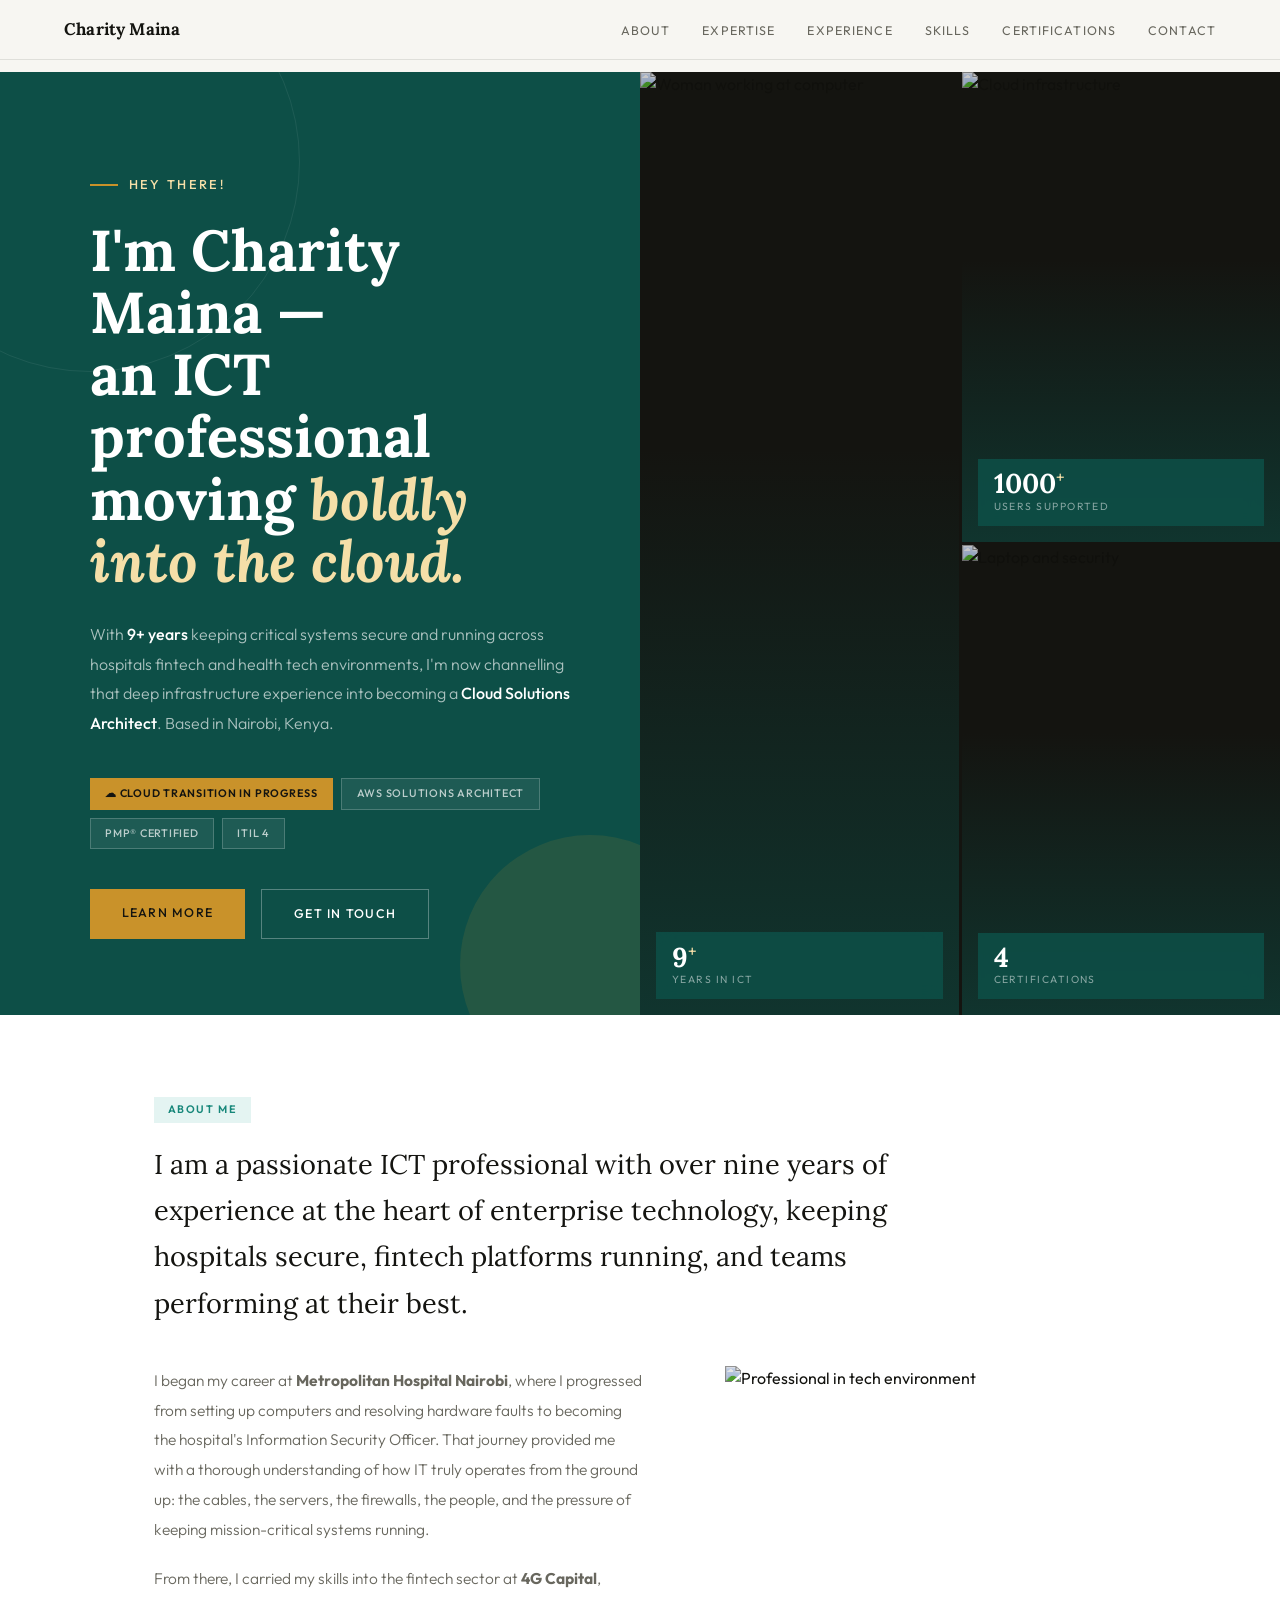
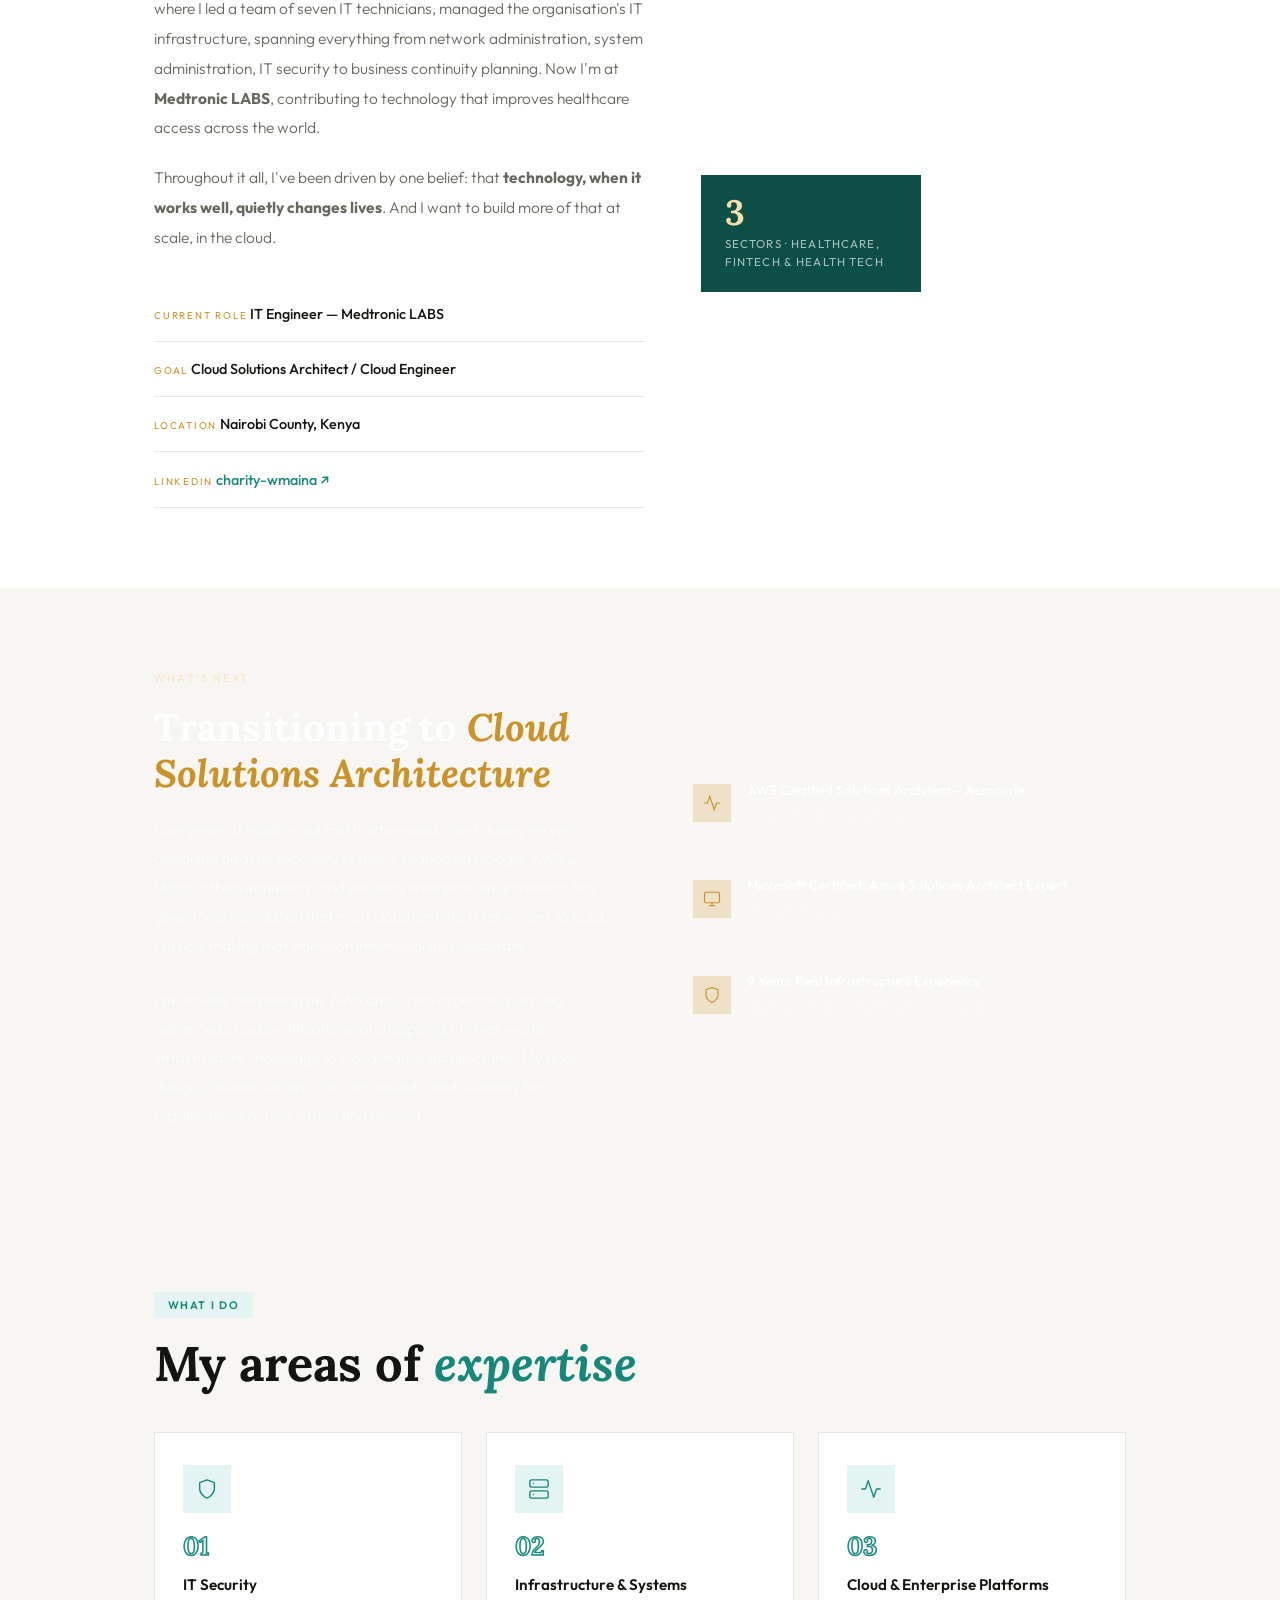
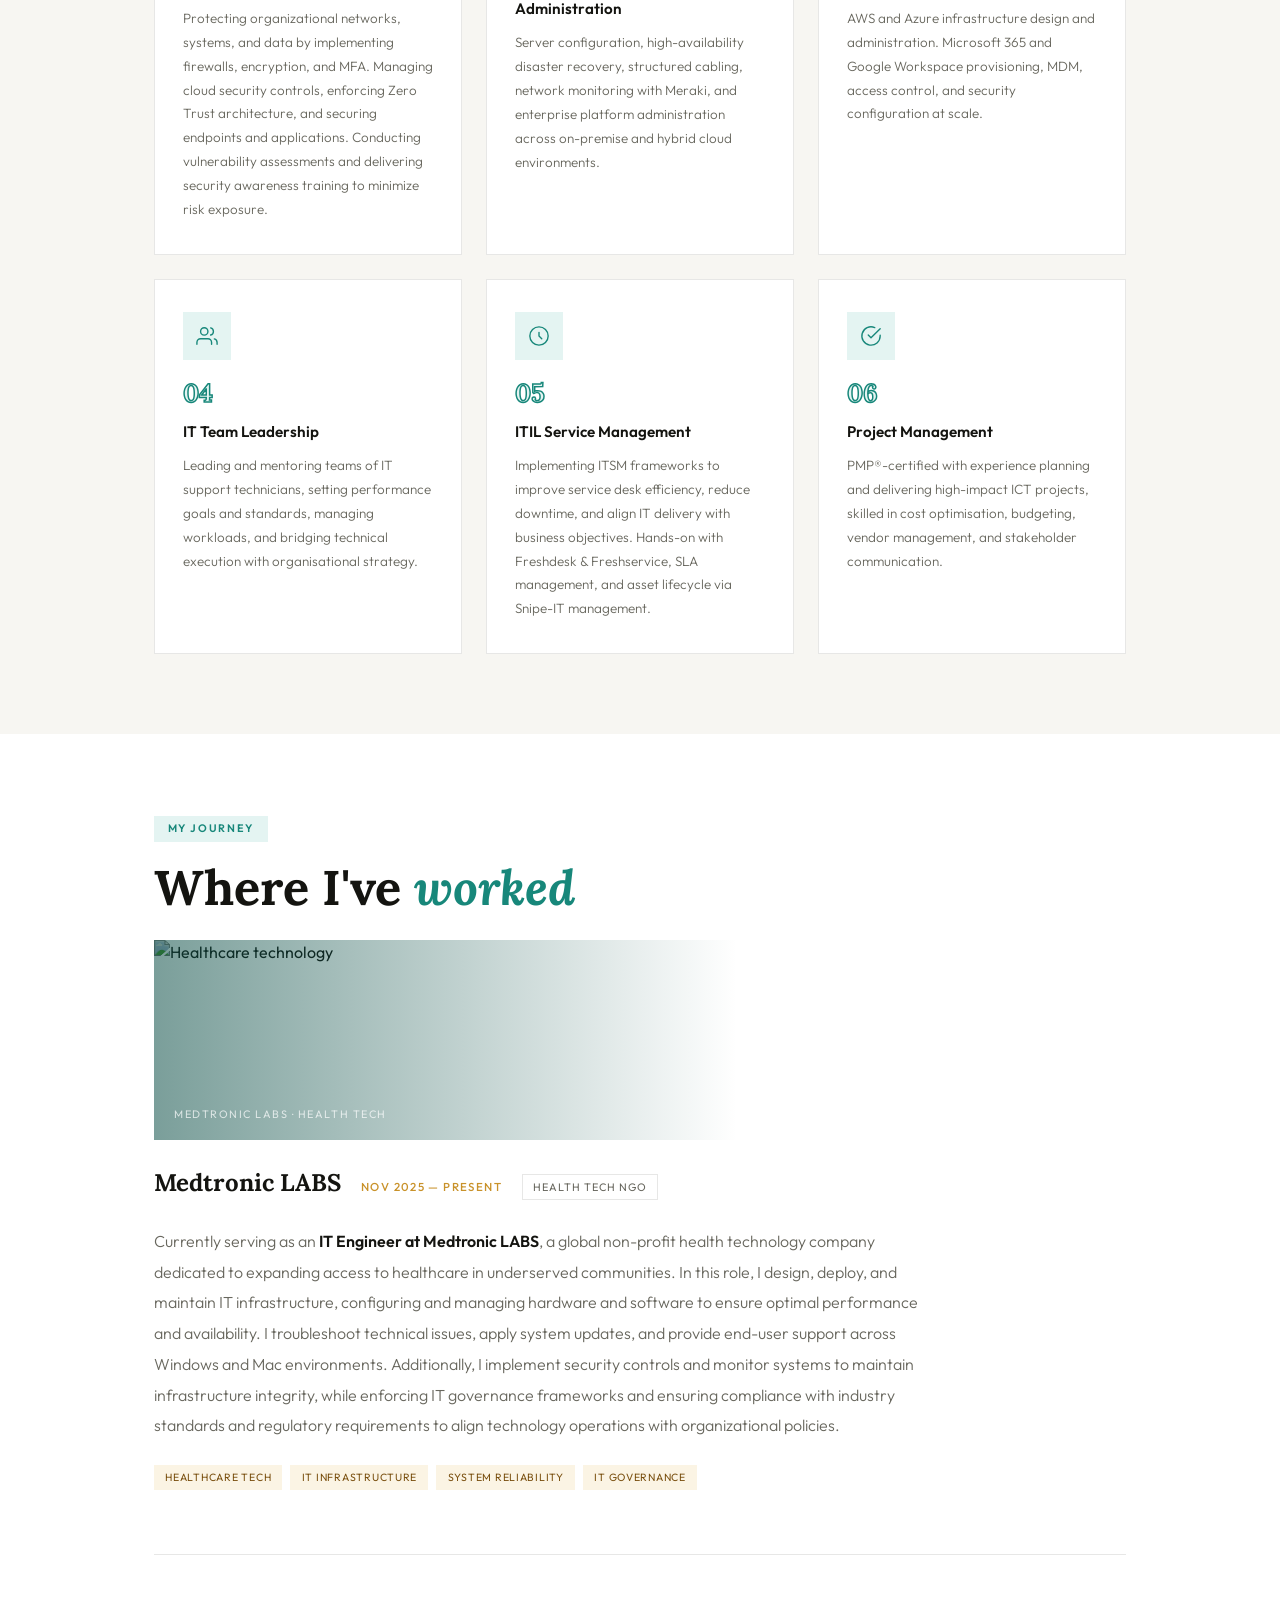
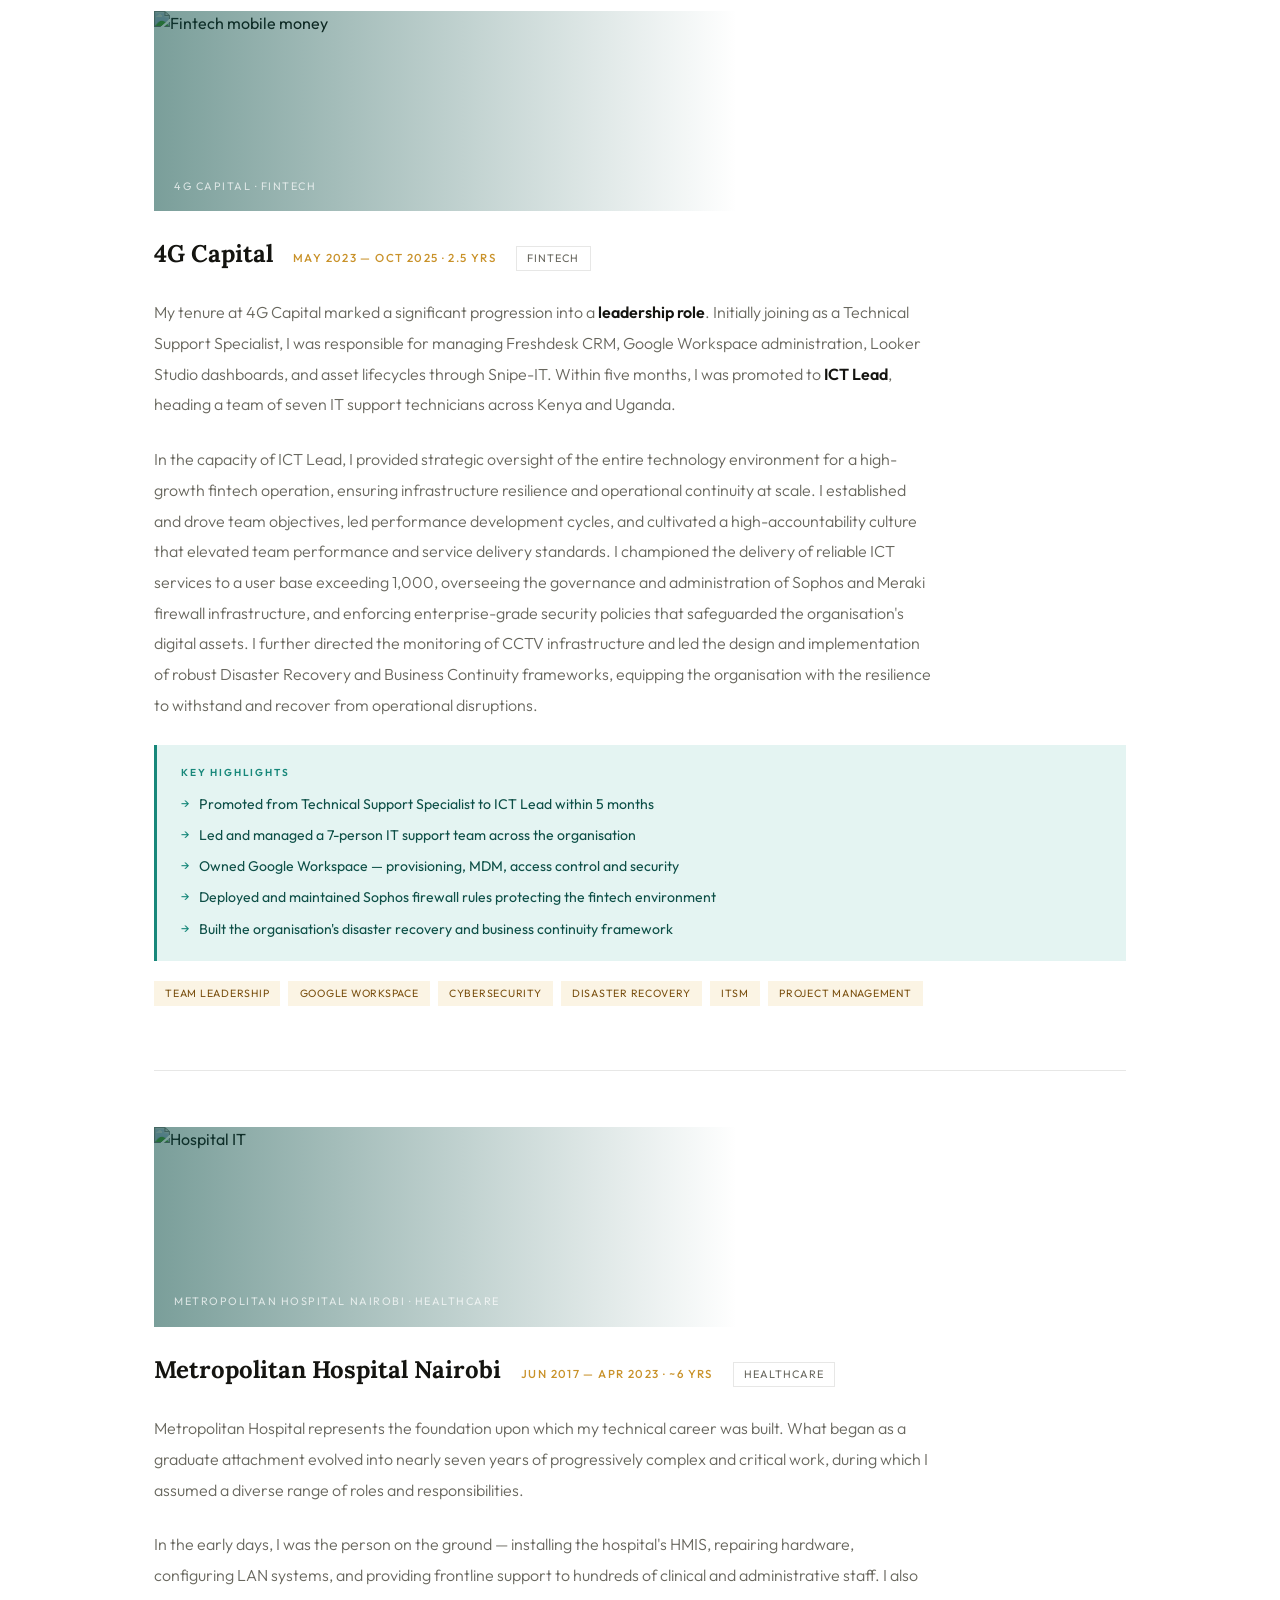
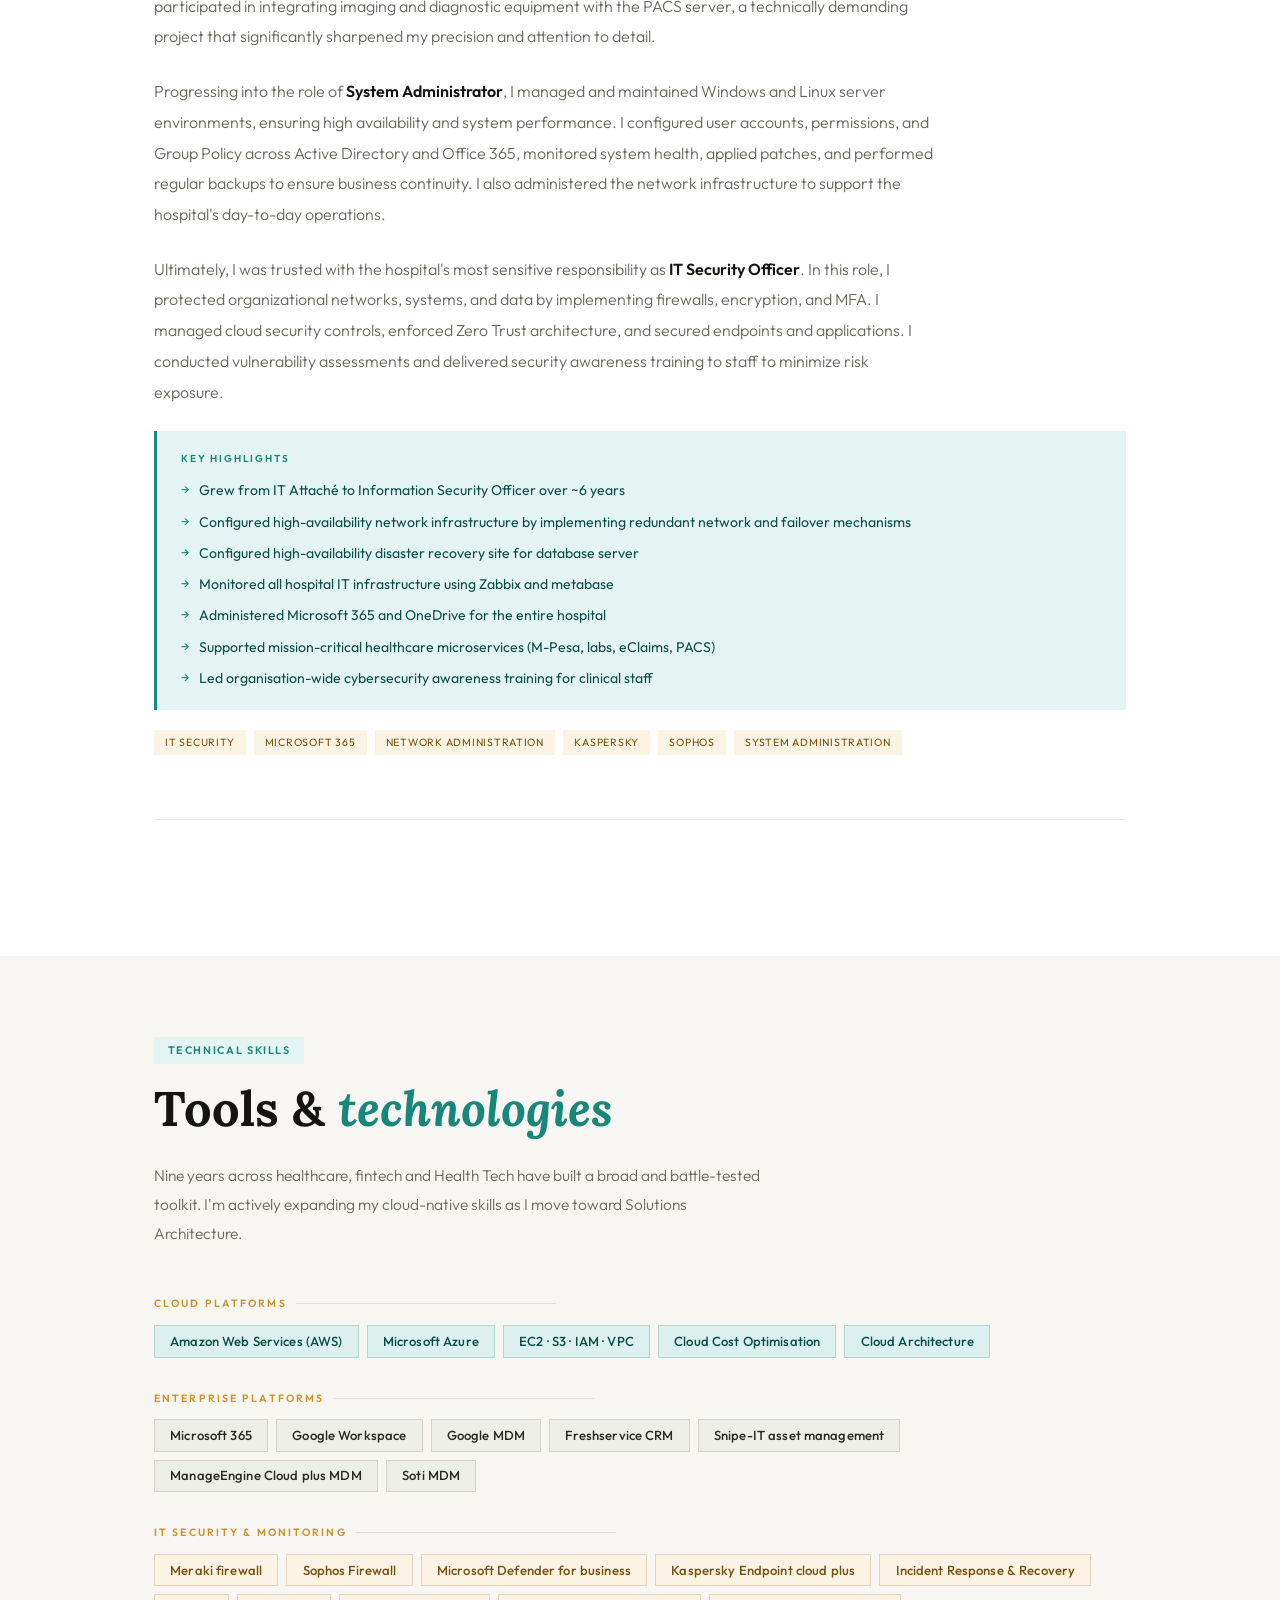
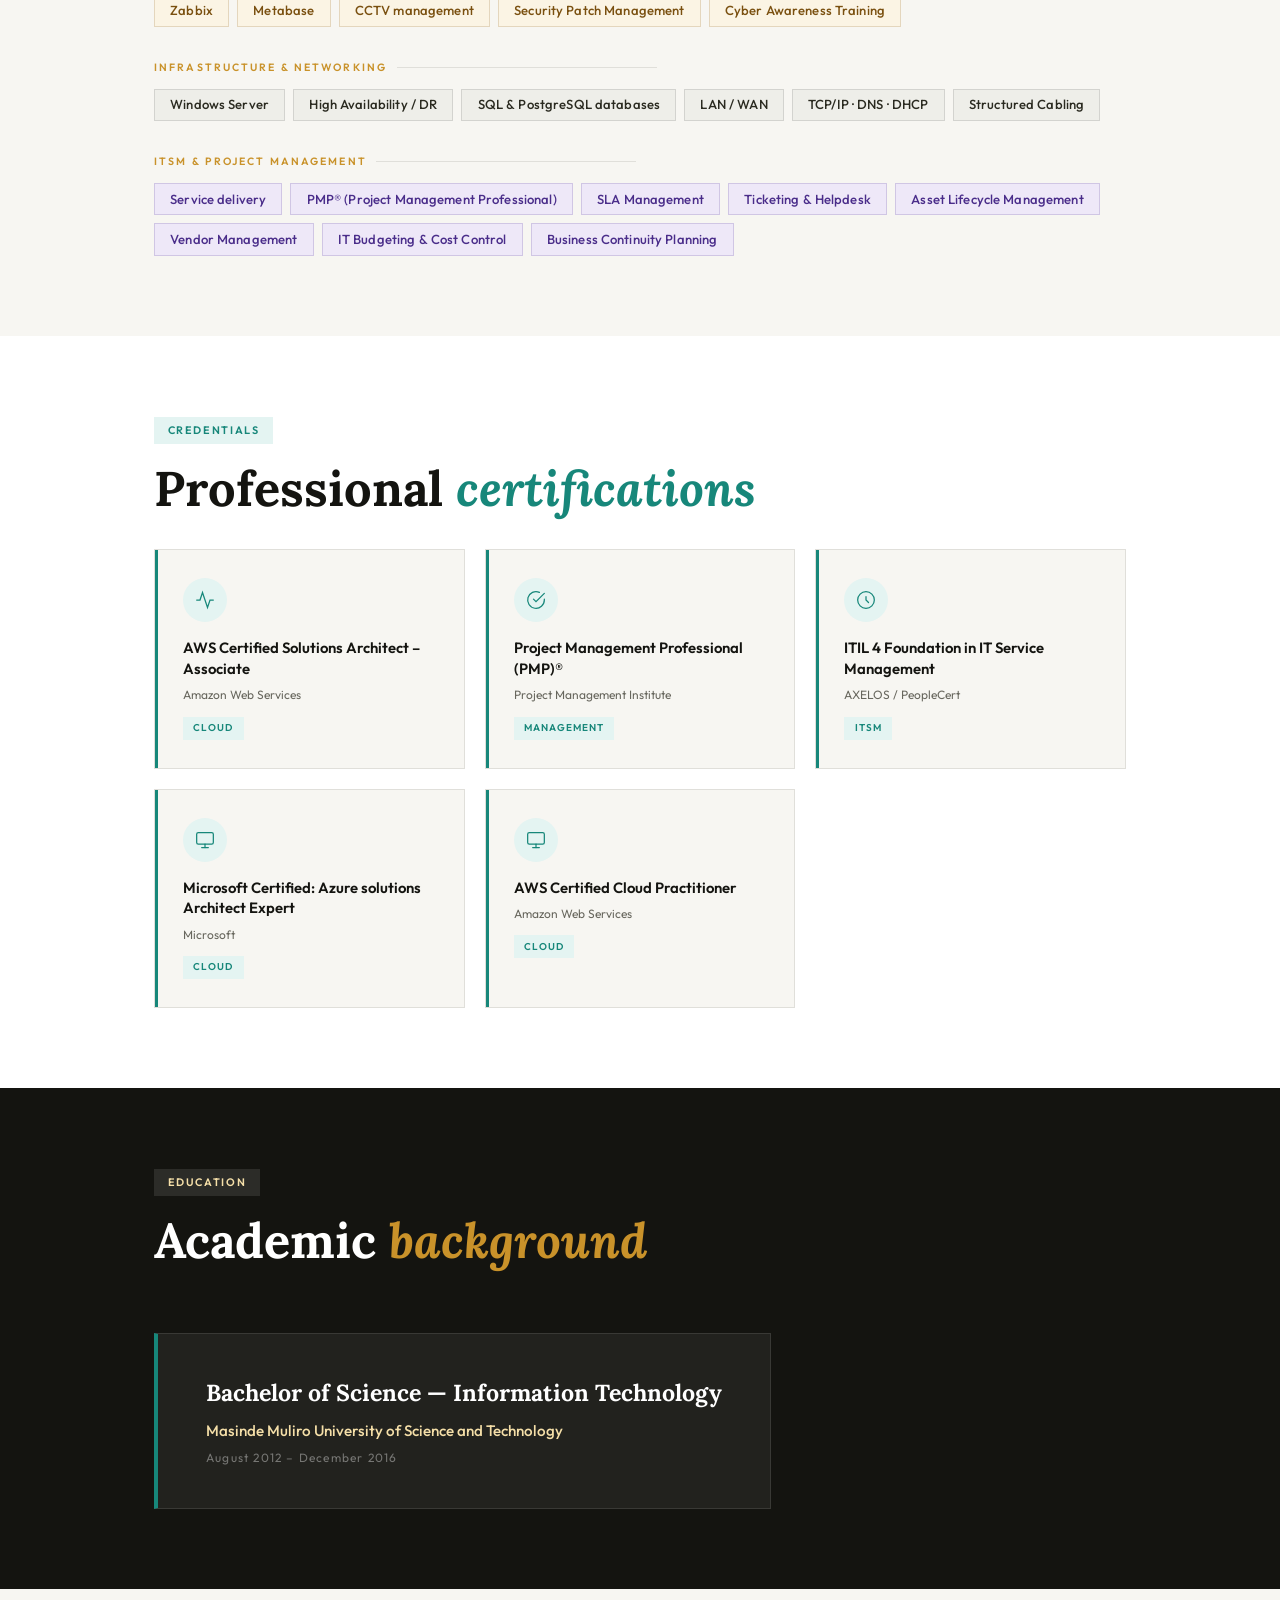
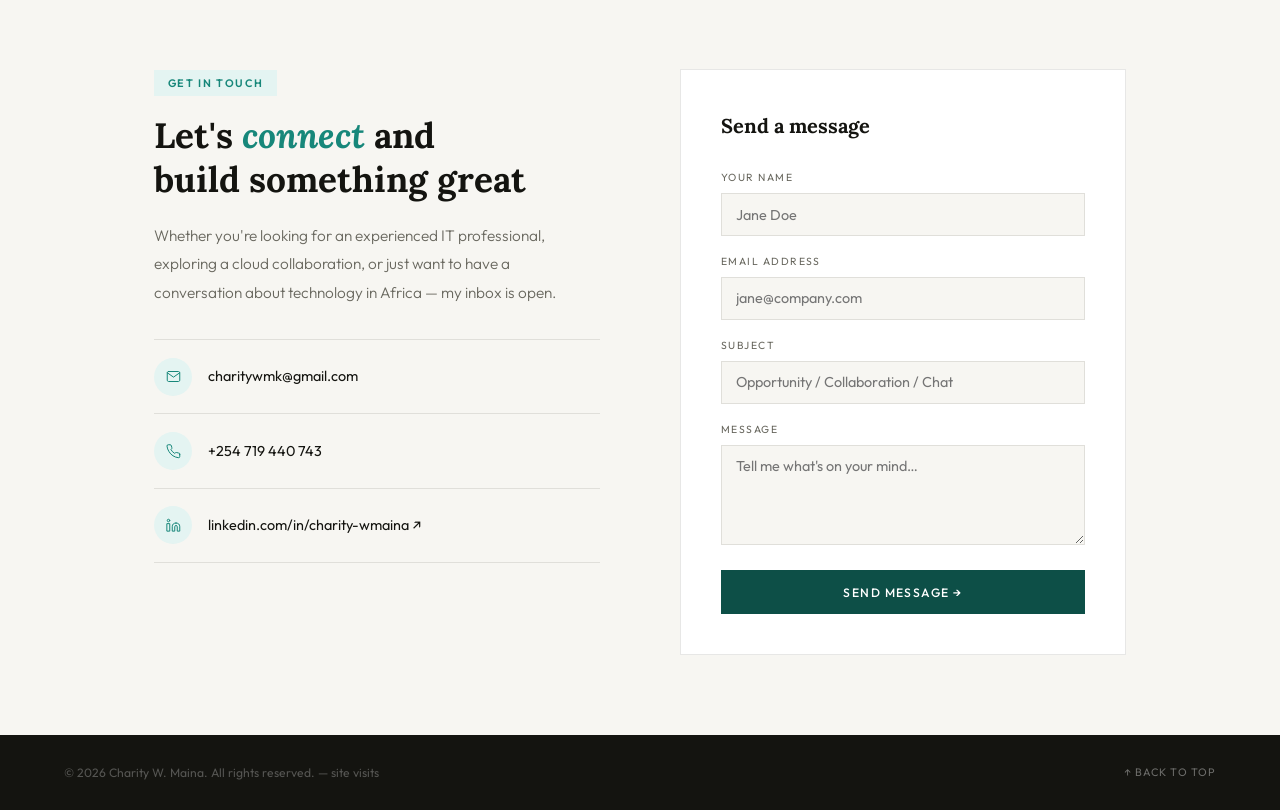
==== commit 6e597358: "Updated content" ====
--- a/website/index.html
+++ b/website/index.html
@@ -103,8 +103,7 @@
 
         <p>From there, I carried my skills into the fintech sector at <strong>4G Capital</strong>, where I led a team of seven IT technicians, 
           managed the organisation's IT infrastructure, spanning everything from network administration, system administration, IT security to business continuity planning. 
-          Now I'm at <strong>Medtronic LABS</strong>,
-        contributing to technology that improves healthcare access across Africa.</p>
+          Now I'm at <strong>Medtronic LABS</strong>, contributing to technology that improves healthcare access across the world.</p>
 
         <p>Throughout it all, I've been driven by one belief: that <strong>technology, when it works well,
         quietly changes lives</strong>. And I want to build more of that at scale, in the cloud.</p>
